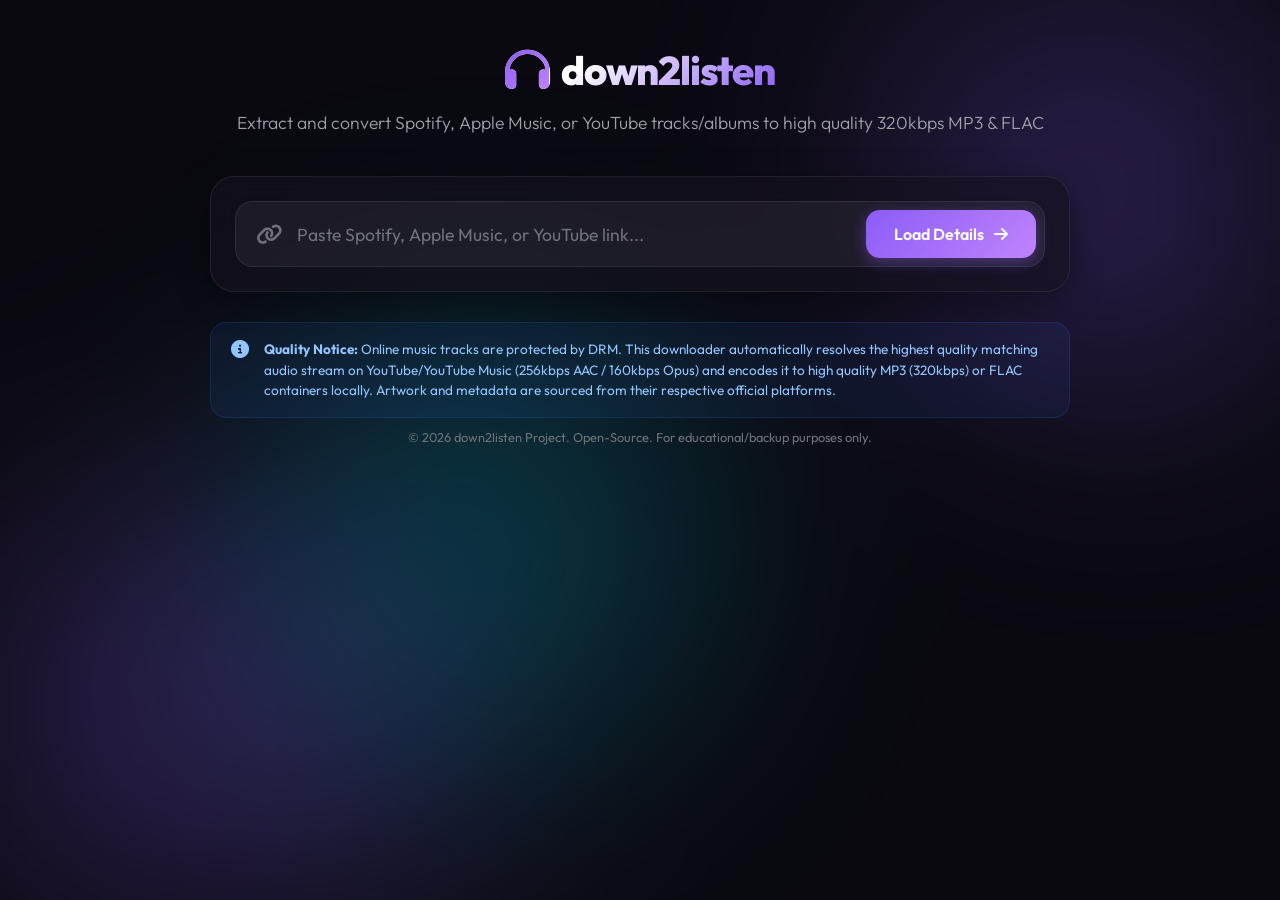
==== templates/index.html @ 716bfbcc "Add files via upload" ====
<!DOCTYPE html>
<html lang="en">
<head>
    <meta charset="UTF-8">
    <meta name="viewport" content="width=device-width, initial-scale=1.0">
    <title>down2listen — Apple Music Downloader</title>
    <!-- Google Fonts: Outfit -->
    <link rel="preconnect" href="https://fonts.googleapis.com">
    <link rel="preconnect" href="https://fonts.gstatic.com" crossorigin>
    <link href="https://fonts.googleapis.com/css2?family=Outfit:wght@300;400;500;600;700;800&display=swap" rel="stylesheet">
    <!-- FontAwesome for Premium Icons -->
    <link rel="stylesheet" href="https://cdnjs.cloudflare.com/ajax/libs/font-awesome/6.4.0/css/all.min.css">
    <link rel="stylesheet" href="/static/style.css">
</head>
<body>
    <div class="glass-bg-blobs">
        <div class="blob blob-pink"></div>
        <div class="blob blob-purple"></div>
        <div class="blob blob-blue"></div>
    </div>

    <div class="container">
        <header>
            <div class="logo">
                <i class="fa-solid fa-headphones"></i>
                <span>down2listen</span>
            </div>
            <p class="subtitle">Extract and convert Spotify, Apple Music, or YouTube tracks/albums to high quality 320kbps MP3 & FLAC</p>
        </header>

        <main>
            <!-- Search Section -->
            <section class="search-section card">
                <div class="input-group">
                    <i class="fa-solid fa-link input-icon"></i>
                    <input type="text" id="music-url" placeholder="Paste Spotify, Apple Music, or YouTube link..." autocomplete="off">
                    <button id="btn-search" class="btn btn-primary">
                        <span class="btn-text">Load Details</span>
                        <i class="fa-solid fa-arrow-right"></i>
                    </button>
                </div>
                <p id="search-error" class="error-msg hide"></p>
            </section>

            <!-- Loading Spinner (Skeleton) -->
            <div id="loader" class="loader-container hide">
                <div class="spinner"></div>
                <p>Retrieving catalog metadata...</p>
            </div>

            <!-- Preview Section -->
            <section id="preview-section" class="preview-section hide">
                <div class="preview-layout">
                    <div class="artwork-wrapper">
                        <img id="track-art" src="" alt="Album Cover">
                        <div class="artwork-overlay"></div>
                    </div>
                    
                    <div class="track-details">
                        <span id="badge-type" class="badge">Song</span>
                        <h2 id="track-title">Blinding Lights</h2>
                        <h3 id="track-artist">The Weeknd</h3>
                        
                        <div class="metadata-grid">
                            <div class="meta-item">
                                <span class="meta-label">Album</span>
                                <span id="meta-album" class="meta-value">After Hours</span>
                            </div>
                            <div class="meta-item">
                                <span class="meta-label">Release Year</span>
                                <span id="meta-year" class="meta-value">2020</span>
                            </div>
                            <div class="meta-item">
                                <span class="meta-label">Genre</span>
                                <span id="meta-genre" class="meta-value">R&B/Soul</span>
                            </div>
                            <div class="meta-item">
                                <span class="meta-label">Tracks</span>
                                <span id="meta-tracks" class="meta-value">1</span>
                            </div>
                        </div>

                        <!-- Settings & Action -->
                        <div class="download-settings">
                            <div class="select-wrapper">
                                <label for="download-format">Output Format</label>
                                <select id="download-format">
                                    <option value="mp3" selected>(Recommended) MP3 Only (320kbps High Quality)</option>
                                    <option value="flac">FLAC Only (Lossless Container)</option>
                                    <option value="both">Both (MP3 + FLAC)</option>
                                </select>
                            </div>

                            <div class="select-wrapper">
                                <label for="cookies-source"><i class="fa-solid fa-cookie-bite"></i> Use Browser Cookies (Fixes YouTube "Sign in" block)</label>
                                <select id="cookies-source">
                                    <option value="none">None (Anonymous Search)</option>
                                    <option value="chrome">Google Chrome</option>
                                    <option value="edge">Microsoft Edge</option>
                                    <option value="brave">Brave Browser</option>
                                    <option value="firefox">Mozilla Firefox</option>
                                    <option value="opera">Opera</option>
                                    <option value="safari">Apple Safari</option>
                                    <option value="vivaldi">Vivaldi</option>
                                    <option value="whale">Whale Browser</option>
                                </select>
                                <p class="help-text"><i class="fa-solid fa-circle-info"></i> <strong>Note:</strong> On Windows, you must close Chromium browsers (Chrome/Brave/Edge/Opera) before starting so the system can read cookies. Firefox does not need to be closed.</p>
                            </div>
                            
                            <button id="btn-download" class="btn btn-download-action">
                                <i class="fa-solid fa-circle-arrow-down"></i>
                                <span>Start Downloader</span>
                            </button>
                        </div>

                        <!-- Track list preview for albums -->
                        <div id="album-tracks-container" class="album-tracks-container hide">
                            <h4>Album Tracklist</h4>
                            <ul id="album-tracks-list">
                                <!-- Dynamically populated -->
                            </ul>
                        </div>
                    </div>
                </div>
            </section>

            <!-- Console / Progress Section -->
            <section id="console-section" class="console-section card hide">
                <div class="console-header">
                    <div class="console-title">
                        <i class="fa-solid fa-terminal"></i>
                        <span>Downloader Progress Console</span>
                    </div>
                    <span id="download-status" class="status-indicator processing">Processing</span>
                </div>

                <!-- Progress Bar -->
                <div class="progress-container">
                    <div class="progress-bar-bg">
                        <div id="progress-bar-fill" class="progress-bar-fill" style="width: 0%"></div>
                    </div>
                    <div class="progress-text-row">
                        <span id="progress-text">Preparing download...</span>
                        <span id="progress-percent">0%</span>
                    </div>
                </div>

                <!-- Log Terminal -->
                <div id="log-terminal" class="log-terminal">
                    <!-- Stream logs output here -->
                </div>
            </section>
        </main>

        <footer>
            <div class="quality-warning">
                <i class="fa-solid fa-circle-info"></i>
                <span><strong>Quality Notice:</strong> Online music tracks are protected by DRM. This downloader automatically resolves the highest quality matching audio stream on YouTube/YouTube Music (256kbps AAC / 160kbps Opus) and encodes it to high quality MP3 (320kbps) or FLAC containers locally. Artwork and metadata are sourced from their respective official platforms.</span>
            </div>
            <p class="copyright">&copy; 2026 down2listen Project. Open-Source. For educational/backup purposes only.</p>
        </footer>
    </div>

    <script src="/static/index.js"></script>
</body>
</html>
---- static/style.css ----
:root {
    --primary-color: #8b5cf6; /* Sleek Purple */
    --primary-hover: #7c3aed;
    --bg-dark: #0a0910;
    --card-bg: rgba(20, 18, 30, 0.65);
    --card-border: rgba(255, 255, 255, 0.08);
    --card-hover-border: rgba(139, 92, 246, 0.3);
    
    --text-primary: #ffffff;
    --text-secondary: #a0a0ab;
    --text-muted: #71717a;
    
    --success: #22c55e;
    --warning: #eab308;
    --error: #ef4444;
    --info: #3b82f6;
    
    --font-sans: 'Outfit', -apple-system, BlinkMacSystemFont, "Segoe UI", Roboto, sans-serif;
    --transition-smooth: all 0.3s cubic-bezier(0.4, 0, 0.2, 1);
}

* {
    margin: 0;
    padding: 0;
    box-sizing: border-box;
}

body {
    background-color: var(--bg-dark);
    color: var(--text-primary);
    font-family: var(--font-sans);
    min-height: 100vh;
    display: flex;
    justify-content: center;
    align-items: flex-start;
    overflow-x: hidden;
    position: relative;
    line-height: 1.5;
}

/* Background Glowing Blobs */
.glass-bg-blobs {
    position: fixed;
    top: 0;
    left: 0;
    right: 0;
    bottom: 0;
    z-index: -1;
    overflow: hidden;
    filter: blur(120px);
}

.blob {
    position: absolute;
    border-radius: 50%;
    opacity: 0.25;
    animation: float 25s infinite ease-in-out alternate;
}

.blob-pink {
    width: 500px;
    height: 500px;
    background-color: var(--primary-color);
    top: -100px;
    right: -100px;
    animation-delay: 0s;
}

.blob-purple {
    width: 600px;
    height: 600px;
    background-color: #8b5cf6;
    bottom: -200px;
    left: -150px;
    animation-delay: 5s;
}

.blob-blue {
    width: 450px;
    height: 450px;
    background-color: #06b6d4;
    top: 35%;
    left: 20%;
    animation-delay: 10s;
}

@keyframes float {
    0% {
        transform: translate(0, 0) scale(1);
    }
    50% {
        transform: translate(60px, 40px) scale(1.1);
    }
    100% {
        transform: translate(-40px, -60px) scale(0.95);
    }
}

/* Container & Typography */
.container {
    width: 100%;
    max-width: 900px;
    padding: 40px 20px;
    display: flex;
    flex-direction: column;
    gap: 30px;
    z-index: 10;
}

header {
    text-align: center;
    margin-bottom: 10px;
}

.logo {
    display: inline-flex;
    align-items: center;
    gap: 12px;
    font-size: 2.5rem;
    font-weight: 800;
    letter-spacing: -0.03em;
    background: linear-gradient(135deg, #fff 30%, #8b5cf6 100%);
    -webkit-background-clip: text;
    -webkit-text-fill-color: transparent;
}

.logo i {
    font-size: 2.8rem;
    background: linear-gradient(135deg, #8b5cf6 0%, #c084fc 100%);
    -webkit-background-clip: text;
    -webkit-text-fill-color: transparent;
}

.subtitle {
    margin-top: 10px;
    color: var(--text-secondary);
    font-size: 1.1rem;
    font-weight: 300;
}

/* Card layout */
.card {
    background: var(--card-bg);
    border: 1px solid var(--card-border);
    backdrop-filter: blur(16px);
    -webkit-backdrop-filter: blur(16px);
    border-radius: 24px;
    padding: 24px;
    box-shadow: 0 8px 32px 0 rgba(0, 0, 0, 0.37);
    transition: var(--transition-smooth);
}

/* Search input layout */
.input-group {
    display: flex;
    align-items: center;
    gap: 15px;
    background: rgba(255, 255, 255, 0.05);
    border: 1px solid var(--card-border);
    border-radius: 18px;
    padding: 8px 8px 8px 20px;
    transition: var(--transition-smooth);
}

.input-group:focus-within {
    border-color: rgba(139, 92, 246, 0.5);
    box-shadow: 0 0 15px rgba(139, 92, 246, 0.2);
    background: rgba(255, 255, 255, 0.08);
}

.input-icon {
    font-size: 1.3rem;
    color: var(--text-muted);
}

.input-group input {
    flex: 1;
    background: none;
    border: none;
    color: var(--text-primary);
    font-size: 1.1rem;
    outline: none;
    font-family: var(--font-sans);
}

.input-group input::placeholder {
    color: var(--text-muted);
}

/* Buttons and Micro-animations */
.btn {
    border: none;
    border-radius: 14px;
    font-size: 1rem;
    font-weight: 600;
    cursor: pointer;
    font-family: var(--font-sans);
    transition: var(--transition-smooth);
    display: inline-flex;
    align-items: center;
    justify-content: center;
    gap: 10px;
}

.btn-primary {
    background: linear-gradient(135deg, var(--primary-color) 0%, #c084fc 100%);
    color: white;
    padding: 14px 28px;
    box-shadow: 0 4px 15px rgba(139, 92, 246, 0.4);
}

.btn-primary:hover {
    transform: translateY(-2px);
    box-shadow: 0 6px 20px rgba(139, 92, 246, 0.6);
}

.btn-primary:active {
    transform: translateY(0);
}

.btn-download-action {
    background: #ffffff;
    color: #0b0a13;
    padding: 16px 36px;
    font-size: 1.1rem;
    font-weight: 700;
    width: 100%;
    border-radius: 16px;
    box-shadow: 0 4px 15px rgba(255, 255, 255, 0.25);
}

.btn-download-action:hover {
    transform: translateY(-2px);
    box-shadow: 0 6px 20px rgba(255, 255, 255, 0.4);
    background: #f4f4f5;
}

.btn-download-action:active {
    transform: translateY(0);
}

/* Errors */
.error-msg {
    color: var(--error);
    font-size: 0.95rem;
    margin-top: 12px;
    display: flex;
    align-items: center;
    gap: 6px;
}

.hide {
    display: none !important;
}

/* Loaders */
.loader-container {
    display: flex;
    flex-direction: column;
    align-items: center;
    gap: 15px;
    padding: 40px;
}

.spinner {
    width: 50px;
    height: 50px;
    border: 4px solid rgba(255, 255, 255, 0.1);
    border-top: 4px solid var(--primary-color);
    border-radius: 50%;
    animation: spin 1s linear infinite;
}

@keyframes spin {
    0% { transform: rotate(0deg); }
    100% { transform: rotate(360deg); }
}

/* Preview Section Styling */
.preview-section {
    animation: slideUp 0.5s ease-out forwards;
}

@keyframes slideUp {
    from {
        opacity: 0;
        transform: translateY(30px);
    }
    to {
        opacity: 1;
        transform: translateY(0);
    }
}

.preview-layout {
    display: grid;
    grid-template-columns: 320px 1fr;
    gap: 40px;
    background: var(--card-bg);
    border: 1px solid var(--card-border);
    backdrop-filter: blur(16px);
    -webkit-backdrop-filter: blur(16px);
    border-radius: 30px;
    padding: 30px;
    box-shadow: 0 8px 32px 0 rgba(0, 0, 0, 0.4);
}

@media (max-width: 768px) {
    .preview-layout {
        grid-template-columns: 1fr;
        gap: 30px;
        padding: 20px;
    }
    .logo { font-size: 2rem; }
    .logo i { font-size: 2.2rem; }
}

.artwork-wrapper {
    position: relative;
    width: 100%;
    aspect-ratio: 1;
    border-radius: 20px;
    overflow: hidden;
    box-shadow: 0 15px 35px rgba(0,0,0,0.5);
    background: #181824;
}

.artwork-wrapper img {
    width: 100%;
    height: 100%;
    object-fit: cover;
    transition: var(--transition-smooth);
}

.artwork-wrapper:hover img {
    transform: scale(1.05);
}

.badge {
    background: rgba(139, 92, 246, 0.15);
    color: var(--primary-color);
    padding: 4px 12px;
    border-radius: 50px;
    font-size: 0.85rem;
    font-weight: 700;
    text-transform: uppercase;
    letter-spacing: 0.05em;
    display: inline-block;
    margin-bottom: 12px;
    border: 1px solid rgba(139, 92, 246, 0.25);
}

#track-title {
    font-size: 2.2rem;
    font-weight: 800;
    line-height: 1.2;
    letter-spacing: -0.02em;
    margin-bottom: 6px;
}

#track-artist {
    font-size: 1.3rem;
    color: var(--text-secondary);
    font-weight: 400;
    margin-bottom: 25px;
}

.metadata-grid {
    display: grid;
    grid-template-columns: repeat(2, 1fr);
    gap: 20px;
    padding: 20px 0;
    border-top: 1px solid rgba(255,255,255,0.06);
    border-bottom: 1px solid rgba(255,255,255,0.06);
    margin-bottom: 25px;
}

.meta-item {
    display: flex;
    flex-direction: column;
    gap: 4px;
}

.meta-label {
    color: var(--text-muted);
    font-size: 0.85rem;
    font-weight: 500;
    text-transform: uppercase;
    letter-spacing: 0.05em;
}

.meta-value {
    font-size: 1.05rem;
    font-weight: 600;
}

/* Download Settings form */
.download-settings {
    display: flex;
    flex-direction: column;
    gap: 20px;
}

.select-wrapper {
    display: flex;
    flex-direction: column;
    gap: 8px;
}

.select-wrapper label {
    font-size: 0.9rem;
    color: var(--text-secondary);
    font-weight: 600;
}

.select-wrapper select {
    background: rgba(255, 255, 255, 0.06);
    border: 1px solid var(--card-border);
    border-radius: 12px;
    color: var(--text-primary);
    padding: 12px 18px;
    font-size: 1rem;
    outline: none;
    cursor: pointer;
    font-family: var(--font-sans);
    transition: var(--transition-smooth);
}

.select-wrapper select:focus {
    border-color: var(--primary-color);
}

.select-wrapper select option {
    background: #1c1a2e;
    color: #ffffff;
    padding: 10px;
}

/* Album Tracklist details */
.album-tracks-container {
    margin-top: 30px;
    padding-top: 20px;
    border-top: 1px solid rgba(255,255,255,0.06);
}

.album-tracks-container h4 {
    font-size: 1.1rem;
    font-weight: 700;
    margin-bottom: 12px;
}

#album-tracks-list {
    list-style: none;
    display: flex;
    flex-direction: column;
    gap: 8px;
    max-height: 180px;
    overflow-y: auto;
    padding-right: 5px;
}

#album-tracks-list::-webkit-scrollbar {
    width: 6px;
}

#album-tracks-list::-webkit-scrollbar-track {
    background: rgba(255,255,255,0.02);
    border-radius: 10px;
}

#album-tracks-list::-webkit-scrollbar-thumb {
    background: rgba(255,255,255,0.1);
    border-radius: 10px;
}

#album-tracks-list::-webkit-scrollbar-thumb:hover {
    background: rgba(255,255,255,0.2);
}

#album-tracks-list li {
    display: flex;
    align-items: center;
    gap: 12px;
    font-size: 0.95rem;
    color: var(--text-secondary);
    padding: 6px 12px;
    background: rgba(255,255,255,0.02);
    border-radius: 8px;
    border: 1px solid rgba(255,255,255,0.02);
}

#album-tracks-list li span.track-num {
    color: var(--primary-color);
    font-weight: 700;
    font-size: 0.85rem;
    width: 20px;
}

#album-tracks-list li span.track-name {
    flex: 1;
    white-space: nowrap;
    overflow: hidden;
    text-overflow: ellipsis;
}

/* Console Section & Progress indicators */
.console-section {
    margin-top: 10px;
    display: flex;
    flex-direction: column;
    gap: 20px;
}

.console-header {
    display: flex;
    justify-content: space-between;
    align-items: center;
}

.console-title {
    display: flex;
    align-items: center;
    gap: 10px;
    font-size: 1.1rem;
    font-weight: 700;
}

.console-title i {
    color: var(--primary-color);
}

.status-indicator {
    font-size: 0.85rem;
    font-weight: 700;
    text-transform: uppercase;
    letter-spacing: 0.05em;
    padding: 4px 12px;
    border-radius: 50px;
}

.status-indicator.processing {
    background: rgba(234, 179, 8, 0.15);
    color: var(--warning);
    border: 1px solid rgba(234, 179, 8, 0.25);
    animation: pulse 1.5s infinite;
}

.status-indicator.completed {
    background: rgba(34, 197, 94, 0.15);
    color: var(--success);
    border: 1px solid rgba(34, 197, 94, 0.25);
}

.status-indicator.failed {
    background: rgba(239, 68, 68, 0.15);
    color: var(--error);
    border: 1px solid rgba(239, 68, 68, 0.25);
}

@keyframes pulse {
    0% { opacity: 0.6; }
    50% { opacity: 1; }
    100% { opacity: 0.6; }
}

/* Progress bar container */
.progress-container {
    display: flex;
    flex-direction: column;
    gap: 8px;
}

.progress-bar-bg {
    width: 100%;
    height: 10px;
    background: rgba(255, 255, 255, 0.05);
    border-radius: 50px;
    overflow: hidden;
}

.progress-bar-fill {
    height: 100%;
    background: linear-gradient(90deg, var(--primary-color) 0%, #a855f7 100%);
    border-radius: 50px;
    transition: width 0.4s cubic-bezier(0.4, 0, 0.2, 1);
}

.progress-text-row {
    display: flex;
    justify-content: space-between;
    font-size: 0.9rem;
    color: var(--text-secondary);
}

#progress-percent {
    font-weight: 700;
    color: var(--text-primary);
}

/* Monospace Log terminal styling */
.log-terminal {
    background: rgba(0, 0, 0, 0.4);
    border: 1px solid rgba(255, 255, 255, 0.05);
    border-radius: 14px;
    height: 250px;
    overflow-y: auto;
    font-family: 'Courier New', Courier, monospace;
    font-size: 0.85rem;
    padding: 16px;
    display: flex;
    flex-direction: column;
    gap: 6px;
    line-height: 1.4;
    white-space: pre-wrap;
}

.log-terminal::-webkit-scrollbar {
    width: 8px;
}

.log-terminal::-webkit-scrollbar-track {
    background: transparent;
}

.log-terminal::-webkit-scrollbar-thumb {
    background: rgba(255,255,255,0.08);
    border-radius: 10px;
}

.log-terminal::-webkit-scrollbar-thumb:hover {
    background: rgba(255,255,255,0.15);
}

.log-line {
    color: var(--text-secondary);
}

.log-line.searching { color: #f472b6; }
.log-line.downloading { color: #38bdf8; }
.log-line.converting { color: #fbbf24; }
.log-line.tagging { color: #c084fc; }
.log-line.completed { color: #4ade80; font-weight: bold; }
.log-line.failed { color: #f87171; font-weight: bold; }
.log-line.info { color: #94a3b8; }

/* Quality Warning box & Footer */
.quality-warning {
    background: rgba(59, 130, 246, 0.08);
    border: 1px solid rgba(59, 130, 246, 0.15);
    border-radius: 16px;
    padding: 16px 20px;
    display: flex;
    align-items: flex-start;
    gap: 15px;
    font-size: 0.85rem;
    color: #93c5fd;
    line-height: 1.5;
}

.quality-warning i {
    font-size: 1.15rem;
    margin-top: 2px;
}

.copyright {
    text-align: center;
    font-size: 0.8rem;
    color: var(--text-muted);
    margin-top: 10px;
}

.help-text {
    font-size: 0.8rem;
    color: #94a3b8;
    line-height: 1.4;
    margin-top: 6px;
}
.help-text strong {
    color: #e2e8f0;
}
.help-text i {
    color: #3b82f6;
    margin-right: 2px;
}

.log-line.warning {
    color: #facc15;
    background: rgba(250, 204, 21, 0.05);
    border-left: 3px solid #facc15;
    padding-left: 8px;
    margin: 4px 0;
}
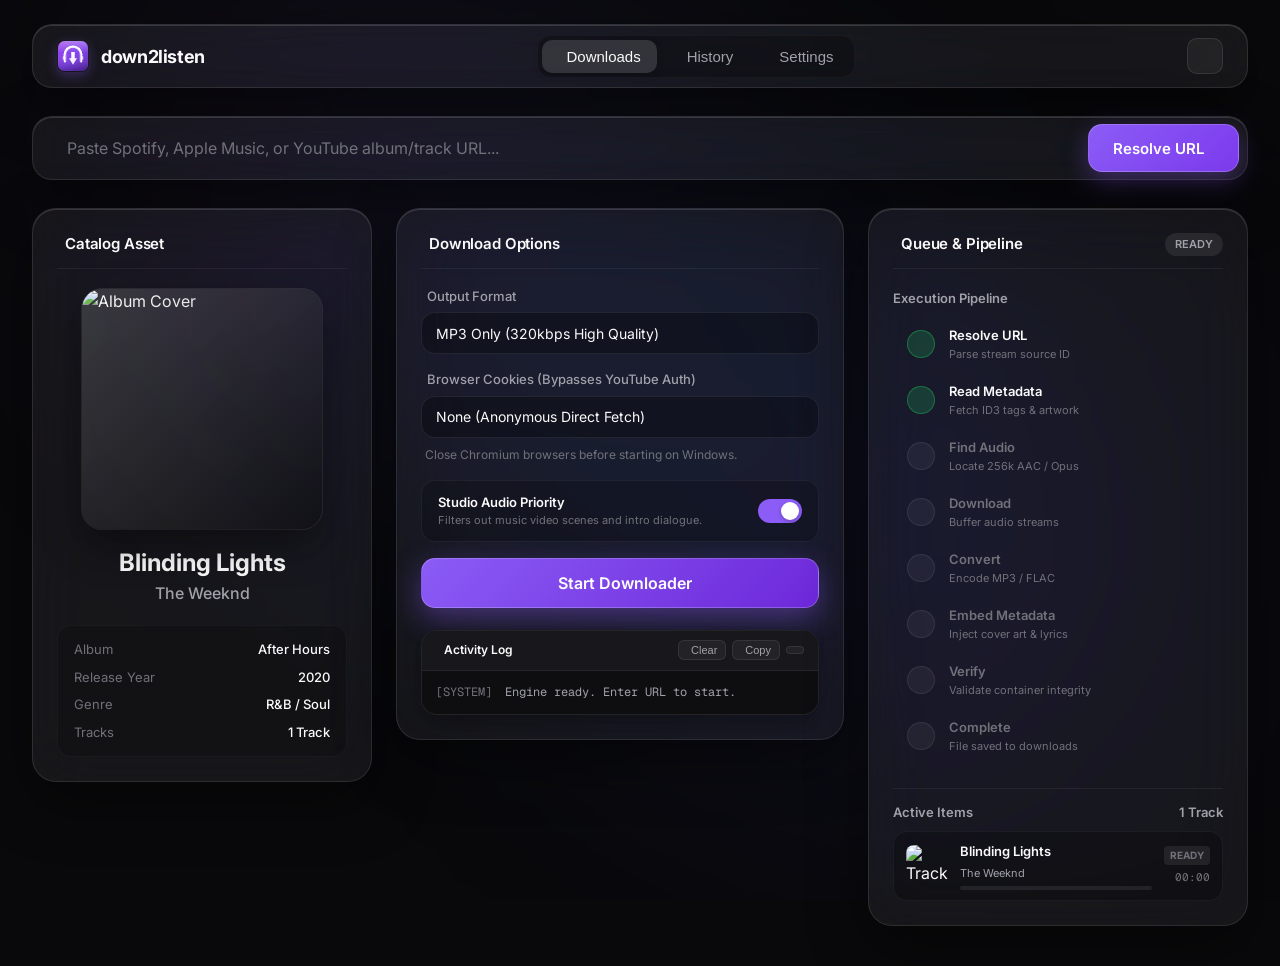
==== commit 9d3bc8fe: "Add files via upload" ====
--- a/templates/index.html
+++ b/templates/index.html
@@ -1,164 +1,404 @@
 <!DOCTYPE html>
-<html lang="en">
+<html lang="en" class="dark">
 <head>
     <meta charset="UTF-8">
     <meta name="viewport" content="width=device-width, initial-scale=1.0">
-    <title>down2listen — Apple Music Downloader</title>
-    <!-- Google Fonts: Outfit -->
+    <title>down2listen — Music Downloader</title>
+    <link rel="icon" type="image/svg+xml" href="/static/logo.svg">
+    
+    <!-- Google Fonts: Inter & Geist Mono -->
     <link rel="preconnect" href="https://fonts.googleapis.com">
     <link rel="preconnect" href="https://fonts.gstatic.com" crossorigin>
-    <link href="https://fonts.googleapis.com/css2?family=Outfit:wght@300;400;500;600;700;800&display=swap" rel="stylesheet">
-    <!-- FontAwesome for Premium Icons -->
-    <link rel="stylesheet" href="https://cdnjs.cloudflare.com/ajax/libs/font-awesome/6.4.0/css/all.min.css">
+    <link href="https://fonts.googleapis.com/css2?family=Geist+Mono:wght@400;500;600&family=Inter:wght@400;500;600;700&display=swap" rel="stylesheet">
+    
+    <!-- Lucide Icons -->
+    <script src="https://unpkg.com/lucide@latest"></script>
+    
     <link rel="stylesheet" href="/static/style.css">
 </head>
 <body>
-    <div class="glass-bg-blobs">
-        <div class="blob blob-pink"></div>
-        <div class="blob blob-purple"></div>
-        <div class="blob blob-blue"></div>
+    <!-- Ambient Aurora Layer (<12% Opacity) -->
+    <div class="aurora-backdrop">
+        <div class="aurora-glow aurora-purple"></div>
+        <div class="aurora-glow aurora-indigo"></div>
+        <div class="aurora-glow aurora-blue"></div>
     </div>
 
-    <div class="container">
-        <header>
-            <div class="logo">
-                <i class="fa-solid fa-headphones"></i>
-                <span>down2listen</span>
-            </div>
-            <p class="subtitle">Extract and convert Spotify, Apple Music, or YouTube tracks/albums to high quality 320kbps MP3 & FLAC</p>
+    <!-- Desktop App Container -->
+    <div class="app-window">
+
+        <!-- 1. Arc-Inspired Floating Top Navigation -->
+        <header class="top-nav-glass">
+            <div class="nav-brand">
+                <img src="/static/logo.svg" alt="down2listen logo" class="brand-logo-img">
+                <span class="brand-name">down2listen</span>
+            </div>
+
+            <nav class="nav-links">
+                <button class="nav-tab active" data-tab="workspace">
+                    <i data-lucide="layout-grid"></i>
+                    <span>Downloads</span>
+                </button>
+                <button class="nav-tab" data-tab="history" id="nav-btn-history">
+                    <i data-lucide="history"></i>
+                    <span>History</span>
+                    <span class="tab-pill-count hide" id="history-count">0</span>
+                </button>
+                <button class="nav-tab" data-tab="settings" id="nav-btn-settings">
+                    <i data-lucide="sliders"></i>
+                    <span>Settings</span>
+                </button>
+            </nav>
+
+            <div class="nav-actions">
+                <button class="icon-btn-glass" id="btn-theme-toggle" title="Toggle Light / Dark Mode">
+                    <i data-lucide="sun" id="theme-toggle-icon"></i>
+                </button>
+            </div>
         </header>
 
-        <main>
-            <!-- Search Section -->
-            <section class="search-section card">
-                <div class="input-group">
-                    <i class="fa-solid fa-link input-icon"></i>
-                    <input type="text" id="music-url" placeholder="Paste Spotify, Apple Music, or YouTube link..." autocomplete="off">
-                    <button id="btn-search" class="btn btn-primary">
-                        <span class="btn-text">Load Details</span>
-                        <i class="fa-solid fa-arrow-right"></i>
+        <!-- 2. URL Input Bar -->
+        <section class="url-input-section">
+            <div class="glass-input-wrapper">
+                <div class="input-icon-box">
+                    <i data-lucide="link-2"></i>
+                </div>
+
+                <input type="text" 
+                       id="music-url" 
+                       placeholder="Paste Spotify, Apple Music, or YouTube album/track URL..." 
+                       autocomplete="off"
+                       spellcheck="false">
+
+                <div class="input-action-cluster">
+                    <button id="btn-search" class="btn-primary-purple">
+                        <span class="btn-text">Resolve URL</span>
+                        <i data-lucide="arrow-right"></i>
                     </button>
                 </div>
-                <p id="search-error" class="error-msg hide"></p>
+            </div>
+            
+            <div id="search-error" class="glass-alert-error hide">
+                <i data-lucide="alert-circle"></i>
+                <span id="search-error-text"></span>
+            </div>
+        </section>
+
+        <!-- Loading Skeleton / Processing Overlay -->
+        <div id="loader" class="glass-loader-card hide">
+            <div class="loader-pulse-ring">
+                <i data-lucide="radio"></i>
+            </div>
+            <div class="loader-meta">
+                <h4>Resolving Catalog Metadata</h4>
+                <p>Querying music API & audio streams...</p>
+            </div>
+        </div>
+
+        <!-- 3. Three-Column Workspace -->
+        <main class="main-workspace-grid">
+
+            <!-- COLUMN 1: Album / Track Info Card -->
+            <section class="workspace-card glass-card col-album">
+                <div class="card-header">
+                    <span class="section-title">
+                        <i data-lucide="disc"></i> Catalog Asset
+                    </span>
+                </div>
+
+                <div class="artwork-container">
+                    <img id="track-art" src="https://images.unsplash.com/photo-1614613535308-eb5fbd3d2c17?w=600&auto=format&fit=crop&q=80" alt="Album Cover" class="album-artwork">
+                    <div class="artwork-gloss-overlay"></div>
+                </div>
+
+                <div class="album-titles">
+                    <h2 id="track-title" class="album-name">Blinding Lights</h2>
+                    <h3 id="track-artist" class="artist-name">The Weeknd</h3>
+                </div>
+
+                <!-- Clean Metadata Grid -->
+                <div class="metadata-grid-spec">
+                    <div class="meta-row">
+                        <span class="meta-label">Album</span>
+                        <span id="meta-album" class="meta-val">After Hours</span>
+                    </div>
+                    <div class="meta-row">
+                        <span class="meta-label">Release Year</span>
+                        <span id="meta-year" class="meta-val">2020</span>
+                    </div>
+                    <div class="meta-row">
+                        <span class="meta-label">Genre</span>
+                        <span id="meta-genre" class="meta-val">R&B / Soul</span>
+                    </div>
+                    <div class="meta-row">
+                        <span class="meta-label">Tracks</span>
+                        <span id="meta-tracks" class="meta-val">1 Track</span>
+                    </div>
+                </div>
+
+                <!-- Tracklist Preview for Albums -->
+                <div id="album-tracks-container" class="album-tracks-preview hide">
+                    <div class="tracklist-header">
+                        <span>Album Tracklist</span>
+                        <span class="track-count-badge" id="album-tracks-count">0 tracks</span>
+                    </div>
+                    <ul id="album-tracks-list" class="tracks-scroll-list">
+                        <!-- Populated dynamically -->
+                    </ul>
+                </div>
             </section>
 
-            <!-- Loading Spinner (Skeleton) -->
-            <div id="loader" class="loader-container hide">
-                <div class="spinner"></div>
-                <p>Retrieving catalog metadata...</p>
-            </div>
-
-            <!-- Preview Section -->
-            <section id="preview-section" class="preview-section hide">
-                <div class="preview-layout">
-                    <div class="artwork-wrapper">
-                        <img id="track-art" src="" alt="Album Cover">
-                        <div class="artwork-overlay"></div>
-                    </div>
-                    
-                    <div class="track-details">
-                        <span id="badge-type" class="badge">Song</span>
-                        <h2 id="track-title">Blinding Lights</h2>
-                        <h3 id="track-artist">The Weeknd</h3>
-                        
-                        <div class="metadata-grid">
-                            <div class="meta-item">
-                                <span class="meta-label">Album</span>
-                                <span id="meta-album" class="meta-value">After Hours</span>
-                            </div>
-                            <div class="meta-item">
-                                <span class="meta-label">Release Year</span>
-                                <span id="meta-year" class="meta-value">2020</span>
-                            </div>
-                            <div class="meta-item">
-                                <span class="meta-label">Genre</span>
-                                <span id="meta-genre" class="meta-value">R&B/Soul</span>
-                            </div>
-                            <div class="meta-item">
-                                <span class="meta-label">Tracks</span>
-                                <span id="meta-tracks" class="meta-value">1</span>
-                            </div>
-                        </div>
-
-                        <!-- Settings & Action -->
-                        <div class="download-settings">
-                            <div class="select-wrapper">
-                                <label for="download-format">Output Format</label>
-                                <select id="download-format">
-                                    <option value="mp3" selected>(Recommended) MP3 Only (320kbps High Quality)</option>
-                                    <option value="flac">FLAC Only (Lossless Container)</option>
-                                    <option value="both">Both (MP3 + FLAC)</option>
-                                </select>
-                            </div>
-
-                            <div class="select-wrapper">
-                                <label for="cookies-source"><i class="fa-solid fa-cookie-bite"></i> Use Browser Cookies (Fixes YouTube "Sign in" block)</label>
-                                <select id="cookies-source">
-                                    <option value="none">None (Anonymous Search)</option>
-                                    <option value="chrome">Google Chrome</option>
-                                    <option value="edge">Microsoft Edge</option>
-                                    <option value="brave">Brave Browser</option>
-                                    <option value="firefox">Mozilla Firefox</option>
-                                    <option value="opera">Opera</option>
-                                    <option value="safari">Apple Safari</option>
-                                    <option value="vivaldi">Vivaldi</option>
-                                    <option value="whale">Whale Browser</option>
-                                </select>
-                                <p class="help-text"><i class="fa-solid fa-circle-info"></i> <strong>Note:</strong> On Windows, you must close Chromium browsers (Chrome/Brave/Edge/Opera) before starting so the system can read cookies. Firefox does not need to be closed.</p>
-                            </div>
-                            
-                            <button id="btn-download" class="btn btn-download-action">
-                                <i class="fa-solid fa-circle-arrow-down"></i>
-                                <span>Start Downloader</span>
+            <!-- COLUMN 2: Download Configuration & Embedded Activity Log -->
+            <section class="workspace-card glass-card col-settings">
+                <div class="card-header">
+                    <span class="section-title">
+                        <i data-lucide="sliders"></i> Download Options
+                    </span>
+                </div>
+
+                <div class="settings-form">
+
+                    <!-- Output Format -->
+                    <div class="form-group-glass">
+                        <label for="download-format">
+                            <i data-lucide="file-audio"></i> Output Format
+                        </label>
+                        <div class="custom-select-wrapper">
+                            <select id="download-format">
+                                <option value="mp3" selected>MP3 Only (320kbps High Quality)</option>
+                                <option value="flac">FLAC Only (Lossless Container)</option>
+                                <option value="both">Both (MP3 + FLAC Parallel)</option>
+                            </select>
+                            <i data-lucide="chevron-down" class="select-chevron"></i>
+                        </div>
+                    </div>
+
+                    <!-- Cookie Source Dropdown -->
+                    <div class="form-group-glass">
+                        <label for="cookies-source">
+                            <i data-lucide="cookie"></i> Browser Cookies (Bypasses YouTube Auth)
+                        </label>
+                        <div class="custom-select-wrapper">
+                            <select id="cookies-source">
+                                <option value="none" selected>None (Anonymous Direct Fetch)</option>
+                                <option value="chrome">Google Chrome</option>
+                                <option value="edge">Microsoft Edge</option>
+                                <option value="brave">Brave Browser</option>
+                                <option value="firefox">Mozilla Firefox</option>
+                                <option value="opera">Opera</option>
+                                <option value="safari">Apple Safari</option>
+                            </select>
+                            <i data-lucide="chevron-down" class="select-chevron"></i>
+                        </div>
+                        <p class="form-help-text">
+                            <i data-lucide="info"></i> Close Chromium browsers before starting on Windows.
+                        </p>
+                    </div>
+
+                    <!-- Studio Audio Priority Switch -->
+                    <div class="toggle-switch-card">
+                        <div class="toggle-info">
+                            <span class="toggle-title">Studio Audio Priority</span>
+                            <span class="toggle-desc">Filters out music video scenes and intro dialogue.</span>
+                        </div>
+                        <label class="switch">
+                            <input type="checkbox" id="clean-audio" checked>
+                            <span class="slider round"></span>
+                        </label>
+                    </div>
+
+                    <!-- Primary Action Button -->
+                    <button id="btn-download" class="btn-download-primary">
+                        <i data-lucide="download-cloud"></i>
+                        <span>Start Downloader</span>
+                    </button>
+                </div>
+
+                <!-- Embedded Activity Log inside Column 2 -->
+                <div class="activity-terminal-container col-embedded-terminal" id="terminal-container">
+                    <div class="terminal-header-bar" id="terminal-header">
+                        <div class="terminal-title-group">
+                            <i data-lucide="terminal"></i>
+                            <span class="terminal-title">Activity Log</span>
+                        </div>
+
+                        <div class="terminal-controls">
+                            <button class="term-btn" id="btn-clear-terminal" title="Clear Terminal Logs">
+                                <i data-lucide="trash-2"></i>
+                                <span>Clear</span>
                             </button>
-                        </div>
-
-                        <!-- Track list preview for albums -->
-                        <div id="album-tracks-container" class="album-tracks-container hide">
-                            <h4>Album Tracklist</h4>
-                            <ul id="album-tracks-list">
-                                <!-- Dynamically populated -->
-                            </ul>
+                            <button class="term-btn" id="btn-copy-terminal" title="Copy Log Output">
+                                <i data-lucide="copy"></i>
+                                <span>Copy</span>
+                            </button>
+                            <button class="term-btn term-toggle-btn" id="btn-toggle-terminal" title="Toggle Terminal Collapse">
+                                <i data-lucide="chevron-down" id="terminal-chevron"></i>
+                            </button>
+                        </div>
+                    </div>
+
+                    <div class="terminal-body" id="terminal-body">
+                        <div class="terminal-content" id="log-terminal">
+                            <div class="log-line info">
+                                <span class="log-time">[SYSTEM]</span> Engine ready. Enter URL to start.
+                            </div>
                         </div>
                     </div>
                 </div>
             </section>
 
-            <!-- Console / Progress Section -->
-            <section id="console-section" class="console-section card hide">
-                <div class="console-header">
-                    <div class="console-title">
-                        <i class="fa-solid fa-terminal"></i>
-                        <span>Downloader Progress Console</span>
-                    </div>
-                    <span id="download-status" class="status-indicator processing">Processing</span>
-                </div>
-
-                <!-- Progress Bar -->
-                <div class="progress-container">
-                    <div class="progress-bar-bg">
-                        <div id="progress-bar-fill" class="progress-bar-fill" style="width: 0%"></div>
-                    </div>
-                    <div class="progress-text-row">
-                        <span id="progress-text">Preparing download...</span>
-                        <span id="progress-percent">0%</span>
-                    </div>
-                </div>
-
-                <!-- Log Terminal -->
-                <div id="log-terminal" class="log-terminal">
-                    <!-- Stream logs output here -->
+            <!-- COLUMN 3: Queue Panel & Step Pipeline -->
+            <section class="workspace-card glass-card col-queue">
+                <div class="card-header">
+                    <span class="section-title">
+                        <i data-lucide="list-ordered"></i> Queue & Pipeline
+                    </span>
+                    <span class="status-pill status-ready" id="queue-status-indicator">Ready</span>
+                </div>
+
+                <!-- Apple Step Pipeline Tracker -->
+                <div class="pipeline-container">
+                    <h4 class="pipeline-heading">Execution Pipeline</h4>
+
+                    <div class="step-pipeline" id="step-pipeline">
+                        <div class="pipeline-step step-done" data-step="resolve">
+                            <div class="step-icon-node"><i data-lucide="check"></i></div>
+                            <div class="step-details">
+                                <span class="step-name">Resolve URL</span>
+                                <span class="step-desc">Parse stream source ID</span>
+                            </div>
+                        </div>
+
+                        <div class="pipeline-step step-done" data-step="metadata">
+                            <div class="step-icon-node"><i data-lucide="check"></i></div>
+                            <div class="step-details">
+                                <span class="step-name">Read Metadata</span>
+                                <span class="step-desc">Fetch ID3 tags & artwork</span>
+                            </div>
+                        </div>
+
+                        <div class="pipeline-step step-idle" data-step="audio">
+                            <div class="step-icon-node"><i data-lucide="disc"></i></div>
+                            <div class="step-details">
+                                <span class="step-name">Find Audio</span>
+                                <span class="step-desc">Locate 256k AAC / Opus</span>
+                            </div>
+                        </div>
+
+                        <div class="pipeline-step step-idle" data-step="download">
+                            <div class="step-icon-node"><i data-lucide="arrow-down-circle"></i></div>
+                            <div class="step-details">
+                                <span class="step-name">Download</span>
+                                <span class="step-desc">Buffer audio streams</span>
+                            </div>
+                        </div>
+
+                        <div class="pipeline-step step-idle" data-step="convert">
+                            <div class="step-icon-node"><i data-lucide="refresh-cw"></i></div>
+                            <div class="step-details">
+                                <span class="step-name">Convert</span>
+                                <span class="step-desc">Encode MP3 / FLAC</span>
+                            </div>
+                        </div>
+
+                        <div class="pipeline-step step-idle" data-step="tagging">
+                            <div class="step-icon-node"><i data-lucide="tag"></i></div>
+                            <div class="step-details">
+                                <span class="step-name">Embed Metadata</span>
+                                <span class="step-desc">Inject cover art & lyrics</span>
+                            </div>
+                        </div>
+
+                        <div class="pipeline-step step-idle" data-step="verify">
+                            <div class="step-icon-node"><i data-lucide="shield-check"></i></div>
+                            <div class="step-details">
+                                <span class="step-name">Verify</span>
+                                <span class="step-desc">Validate container integrity</span>
+                            </div>
+                        </div>
+
+                        <div class="pipeline-step step-idle" data-step="complete">
+                            <div class="step-icon-node"><i data-lucide="check-circle-2"></i></div>
+                            <div class="step-details">
+                                <span class="step-name">Complete</span>
+                                <span class="step-desc">File saved to downloads</span>
+                            </div>
+                        </div>
+                    </div>
+                </div>
+
+                <!-- Active Queue Item -->
+                <div class="queue-list-section">
+                    <div class="queue-list-header">
+                        <span>Active Items</span>
+                        <span id="queue-item-count">1 Track</span>
+                    </div>
+
+                    <div class="queue-items-container" id="queue-items-container">
+                        <div class="queue-item-card queue-item-active" id="active-queue-card">
+                            <img src="https://images.unsplash.com/photo-1614613535308-eb5fbd3d2c17?w=100&auto=format&fit=crop&q=80" alt="Track" class="queue-thumb" id="queue-thumb">
+                            <div class="queue-info">
+                                <span class="queue-song" id="queue-song-title">Blinding Lights</span>
+                                <span class="queue-artist" id="queue-song-artist">The Weeknd</span>
+                                <div class="queue-progress-bar">
+                                    <div class="queue-progress-fill" id="queue-progress-fill" style="width: 0%"></div>
+                                </div>
+                            </div>
+                            <div class="queue-meta-right">
+                                <span class="queue-status-tag tag-pending" id="queue-item-status">Ready</span>
+                                <span class="queue-time" id="queue-item-time">00:00</span>
+                            </div>
+                        </div>
+                    </div>
                 </div>
             </section>
+
         </main>
 
-        <footer>
-            <div class="quality-warning">
-                <i class="fa-solid fa-circle-info"></i>
-                <span><strong>Quality Notice:</strong> Online music tracks are protected by DRM. This downloader automatically resolves the highest quality matching audio stream on YouTube/YouTube Music (256kbps AAC / 160kbps Opus) and encodes it to high quality MP3 (320kbps) or FLAC containers locally. Artwork and metadata are sourced from their respective official platforms.</span>
-            </div>
-            <p class="copyright">&copy; 2026 down2listen Project. Open-Source. For educational/backup purposes only.</p>
-        </footer>
+    </div>
+
+    <!-- History Drawer Modal -->
+    <div id="history-modal" class="modal-overlay hide">
+        <div class="modal-glass-card">
+            <div class="modal-header">
+                <h3><i data-lucide="history"></i> Download History</h3>
+                <button class="icon-btn-close" id="btn-close-history"><i data-lucide="x"></i></button>
+            </div>
+            <div class="modal-body">
+                <ul id="history-list" class="history-items-list">
+                    <li class="empty-history">No past downloads recorded yet.</li>
+                </ul>
+            </div>
+            <div class="modal-footer">
+                <button class="btn-glass-secondary" id="btn-clear-history">Clear History</button>
+            </div>
+        </div>
+    </div>
+
+    <!-- Settings Modal -->
+    <div id="settings-modal" class="modal-overlay hide">
+        <div class="modal-glass-card">
+            <div class="modal-header">
+                <h3><i data-lucide="sliders"></i> System Settings</h3>
+                <button class="icon-btn-close" id="btn-close-settings"><i data-lucide="x"></i></button>
+            </div>
+            <div class="modal-body">
+                <div class="setting-item-row">
+                    <div>
+                        <strong>Default Download Directory</strong>
+                        <p class="form-help-text">Output path relative to application root</p>
+                    </div>
+                    <code class="code-box">/downloads</code>
+                </div>
+                <div class="setting-item-row">
+                    <div>
+                        <strong>Audio Processing Engine</strong>
+                        <p class="form-help-text">FFmpeg + yt-dlp binary stack</p>
+                    </div>
+                    <span class="tech-badge badge-green">Ready</span>
+                </div>
+            </div>
+        </div>
     </div>
 
     <script src="/static/index.js"></script>
--- a/static/style.css
+++ b/static/style.css
@@ -1,274 +1,461 @@
-:root {
-    --primary-color: #8b5cf6; /* Sleek Purple */
-    --primary-hover: #7c3aed;
-    --bg-dark: #0a0910;
-    --card-bg: rgba(20, 18, 30, 0.65);
+/* ==========================================================================
+   down2listen — Apple Liquid Glass Desktop Design System
+   ========================================================================== */
+
+/* Dark Mode Tokens (Default) */
+:root, html.dark {
+    --accent-purple: #8B5CF6;
+    --accent-purple-hover: #A78BFA;
+    --bg-dark: #09090B;
+    --surface-dark: rgba(255, 255, 255, 0.05);
+    --glass-bg: rgba(255, 255, 255, 0.06);
+    --glass-border: rgba(255, 255, 255, 0.10);
+    --card-bg: #111114;
     --card-border: rgba(255, 255, 255, 0.08);
-    --card-hover-border: rgba(139, 92, 246, 0.3);
     
-    --text-primary: #ffffff;
-    --text-secondary: #a0a0ab;
-    --text-muted: #71717a;
+    --text-primary: #FAFAFA;
+    --text-secondary: #A1A1AA;
+    --text-muted: #71717A;
     
-    --success: #22c55e;
-    --warning: #eab308;
-    --error: #ef4444;
-    --info: #3b82f6;
+    --status-success: #22C55E;
+    --status-warning: #F59E0B;
+    --status-error: #EF4444;
+    --status-info: #3B82F6;
+
+    --font-hero: 56px;
+    --font-heading: 36px;
+    --font-card-title: 24px;
+    --font-body: 16px;
+    --font-caption: 13px;
+    --font-button: 15px;
+
+    --font-sans: -apple-system, BlinkMacSystemFont, "SF Pro Display", "Inter", sans-serif;
+    --font-mono: "Geist Mono", "SF Mono", "Cascadia Code", monospace;
+
+    --liquid-glass-shadow: inset 0 1px 0 0 rgba(255, 255, 255, 0.14), 0 20px 60px rgba(0, 0, 0, 0.45);
+    --card-radius: 24px;
+    --element-radius: 14px;
+    --transition-spring: all 250ms cubic-bezier(0.16, 1, 0.3, 1);
+}
+
+/* Light Mode Tokens (Apple macOS Tahoe Light Glass) */
+html.light {
+    --bg-dark: #F4F4F6;
+    --surface-dark: rgba(0, 0, 0, 0.04);
+    --glass-bg: rgba(255, 255, 255, 0.75);
+    --glass-border: rgba(0, 0, 0, 0.08);
+    --card-bg: #FFFFFF;
+    --card-border: rgba(0, 0, 0, 0.08);
     
-    --font-sans: 'Outfit', -apple-system, BlinkMacSystemFont, "Segoe UI", Roboto, sans-serif;
-    --transition-smooth: all 0.3s cubic-bezier(0.4, 0, 0.2, 1);
-}
-
-* {
+    --text-primary: #18181B;
+    --text-secondary: #52525B;
+    --text-muted: #71717A;
+    
+    --liquid-glass-shadow: inset 0 1px 0 0 rgba(255, 255, 255, 0.9), 0 20px 50px rgba(0, 0, 0, 0.06);
+}
+
+/* Base Resets */
+*, *::before, *::after {
+    box-sizing: border-box;
     margin: 0;
     padding: 0;
-    box-sizing: border-box;
-}
-
-body {
+}
+
+html, body {
+    width: 100%;
+    min-height: 100vh;
     background-color: var(--bg-dark);
     color: var(--text-primary);
     font-family: var(--font-sans);
-    min-height: 100vh;
-    display: flex;
-    justify-content: center;
-    align-items: flex-start;
+    font-size: var(--font-body);
+    line-height: 1.5;
+    -webkit-font-smoothing: antialiased;
+    -moz-osx-font-smoothing: grayscale;
     overflow-x: hidden;
-    position: relative;
-    line-height: 1.5;
-}
-
-/* Background Glowing Blobs */
-.glass-bg-blobs {
+    transition: background-color 300ms ease, color 300ms ease;
+}
+
+/* Ambient Background Aurora (<12% Opacity) */
+.aurora-backdrop {
     position: fixed;
     top: 0;
     left: 0;
-    right: 0;
-    bottom: 0;
-    z-index: -1;
+    width: 100vw;
+    height: 100vh;
+    pointer-events: none;
+    z-index: 0;
     overflow: hidden;
-    filter: blur(120px);
-}
-
-.blob {
+    opacity: 0.12;
+    transition: opacity 300ms ease;
+}
+
+html.light .aurora-backdrop {
+    opacity: 0.25;
+}
+
+.aurora-glow {
     position: absolute;
     border-radius: 50%;
-    opacity: 0.25;
-    animation: float 25s infinite ease-in-out alternate;
-}
-
-.blob-pink {
-    width: 500px;
-    height: 500px;
-    background-color: var(--primary-color);
-    top: -100px;
-    right: -100px;
-    animation-delay: 0s;
-}
-
-.blob-purple {
+    filter: blur(140px);
+    transform: translate(-50%, -50%);
+}
+
+.aurora-purple {
+    top: 20%;
+    left: 30%;
+    width: 700px;
+    height: 700px;
+    background: radial-gradient(circle, var(--accent-purple) 0%, rgba(139,92,246,0) 70%);
+}
+
+.aurora-indigo {
+    top: 60%;
+    left: 70%;
+    width: 800px;
+    height: 800px;
+    background: radial-gradient(circle, #4F46E5 0%, rgba(79,70,229,0) 70%);
+}
+
+.aurora-blue {
+    top: 40%;
+    left: 50%;
     width: 600px;
     height: 600px;
-    background-color: #8b5cf6;
-    bottom: -200px;
-    left: -150px;
-    animation-delay: 5s;
-}
-
-.blob-blue {
-    width: 450px;
-    height: 450px;
-    background-color: #06b6d4;
-    top: 35%;
-    left: 20%;
-    animation-delay: 10s;
-}
-
-@keyframes float {
-    0% {
-        transform: translate(0, 0) scale(1);
-    }
-    50% {
-        transform: translate(60px, 40px) scale(1.1);
-    }
-    100% {
-        transform: translate(-40px, -60px) scale(0.95);
-    }
-}
-
-/* Container & Typography */
-.container {
-    width: 100%;
-    max-width: 900px;
-    padding: 40px 20px;
-    display: flex;
-    flex-direction: column;
-    gap: 30px;
-    z-index: 10;
-}
-
-header {
-    text-align: center;
-    margin-bottom: 10px;
-}
-
-.logo {
-    display: inline-flex;
+    background: radial-gradient(circle, var(--status-info) 0%, rgba(59,130,246,0) 70%);
+}
+
+/* Main App Window Layout (Max 1500px) */
+.app-window {
+    position: relative;
+    z-index: 1;
+    max-width: 1500px;
+    margin: 0 auto;
+    padding: 24px 32px 40px;
+    display: flex;
+    flex-direction: column;
+    gap: 28px;
+    min-height: 100vh;
+}
+
+/* ==========================================================================
+   1. Arc-Inspired Floating Glass Top Navigation
+   ========================================================================== */
+.top-nav-glass {
+    height: 64px;
+    padding: 0 24px;
+    background: var(--glass-bg);
+    backdrop-filter: blur(30px) saturate(180%);
+    -webkit-backdrop-filter: blur(30px) saturate(180%);
+    border: 1px solid var(--glass-border);
+    box-shadow: var(--liquid-glass-shadow);
+    border-radius: 20px;
+    display: flex;
+    align-items: center;
+    justify-content: space-between;
+    transition: var(--transition-spring);
+}
+
+.nav-brand {
+    display: flex;
     align-items: center;
     gap: 12px;
-    font-size: 2.5rem;
-    font-weight: 800;
-    letter-spacing: -0.03em;
-    background: linear-gradient(135deg, #fff 30%, #8b5cf6 100%);
-    -webkit-background-clip: text;
-    -webkit-text-fill-color: transparent;
-}
-
-.logo i {
-    font-size: 2.8rem;
-    background: linear-gradient(135deg, #8b5cf6 0%, #c084fc 100%);
-    -webkit-background-clip: text;
-    -webkit-text-fill-color: transparent;
-}
-
-.subtitle {
-    margin-top: 10px;
+}
+
+.brand-logo-img {
+    width: 32px;
+    height: 32px;
+    border-radius: 8px;
+    object-fit: cover;
+    box-shadow: 0 4px 12px rgba(139, 92, 246, 0.3);
+}
+
+.brand-name {
+    font-size: 18px;
+    font-weight: 700;
+    letter-spacing: -0.02em;
+    color: var(--text-primary);
+}
+
+.nav-links {
+    display: flex;
+    align-items: center;
+    gap: 6px;
+    background: rgba(0, 0, 0, 0.25);
+    padding: 4px;
+    border-radius: 14px;
+    border: 1px solid rgba(255, 255, 255, 0.04);
+    transition: var(--transition-spring);
+}
+
+html.light .nav-links {
+    background: rgba(0, 0, 0, 0.05);
+    border: 1px solid rgba(0, 0, 0, 0.06);
+}
+
+.nav-tab {
+    display: flex;
+    align-items: center;
+    gap: 8px;
+    padding: 8px 16px;
+    font-size: var(--font-button);
+    font-weight: 500;
     color: var(--text-secondary);
-    font-size: 1.1rem;
-    font-weight: 300;
-}
-
-/* Card layout */
-.card {
-    background: var(--card-bg);
-    border: 1px solid var(--card-border);
-    backdrop-filter: blur(16px);
-    -webkit-backdrop-filter: blur(16px);
-    border-radius: 24px;
-    padding: 24px;
-    box-shadow: 0 8px 32px 0 rgba(0, 0, 0, 0.37);
-    transition: var(--transition-smooth);
-}
-
-/* Search input layout */
-.input-group {
-    display: flex;
-    align-items: center;
-    gap: 15px;
+    background: transparent;
+    border: none;
+    border-radius: 10px;
+    cursor: pointer;
+    text-decoration: none;
+    transition: var(--transition-spring);
+}
+
+.nav-tab svg {
+    width: 16px;
+    height: 16px;
+    stroke-width: 2px;
+}
+
+.nav-tab:hover {
+    color: var(--text-primary);
+    background: rgba(255, 255, 255, 0.06);
+}
+
+html.light .nav-tab:hover {
+    background: rgba(0, 0, 0, 0.05);
+}
+
+.nav-tab.active {
+    color: var(--text-primary);
+    background: rgba(255, 255, 255, 0.14);
+    box-shadow: 0 2px 8px rgba(0, 0, 0, 0.15);
+}
+
+html.light .nav-tab.active {
+    background: #FFFFFF;
+    color: #18181B;
+    box-shadow: 0 2px 8px rgba(0, 0, 0, 0.08);
+}
+
+.tab-pill-count {
+    font-size: 11px;
+    background: var(--accent-purple);
+    color: #FFF;
+    padding: 1px 6px;
+    border-radius: 10px;
+    font-weight: 600;
+}
+
+.nav-actions {
+    display: flex;
+    align-items: center;
+    gap: 12px;
+}
+
+.status-chip {
+    display: flex;
+    align-items: center;
+    gap: 8px;
+    padding: 6px 12px;
+    background: rgba(34, 197, 94, 0.08);
+    border: 1px solid rgba(34, 197, 94, 0.2);
+    border-radius: 20px;
+    font-size: 12px;
+    font-weight: 500;
+    color: var(--status-success);
+}
+
+.pulse-dot {
+    width: 7px;
+    height: 7px;
+    border-radius: 50%;
+    background-color: var(--status-success);
+    box-shadow: 0 0 8px var(--status-success);
+    animation: pulse 2s infinite;
+}
+
+@keyframes pulse {
+    0% { transform: scale(0.95); opacity: 0.8; }
+    50% { transform: scale(1.2); opacity: 1; }
+    100% { transform: scale(0.95); opacity: 0.8; }
+}
+
+.icon-btn-glass {
+    width: 36px;
+    height: 36px;
+    border-radius: 10px;
     background: rgba(255, 255, 255, 0.05);
-    border: 1px solid var(--card-border);
-    border-radius: 18px;
-    padding: 8px 8px 8px 20px;
-    transition: var(--transition-smooth);
-}
-
-.input-group:focus-within {
-    border-color: rgba(139, 92, 246, 0.5);
-    box-shadow: 0 0 15px rgba(139, 92, 246, 0.2);
-    background: rgba(255, 255, 255, 0.08);
-}
-
-.input-icon {
-    font-size: 1.3rem;
+    border: 1px solid var(--glass-border);
+    color: var(--text-secondary);
+    display: flex;
+    align-items: center;
+    justify-content: center;
+    cursor: pointer;
+    transition: var(--transition-spring);
+}
+
+html.light .icon-btn-glass {
+    background: rgba(0, 0, 0, 0.04);
+}
+
+.icon-btn-glass:hover {
+    color: var(--text-primary);
+    background: rgba(255, 255, 255, 0.14);
+    transform: translateY(-1px);
+}
+
+html.light .icon-btn-glass:hover {
+    background: rgba(0, 0, 0, 0.08);
+}
+
+.icon-btn-glass svg {
+    width: 18px;
+    height: 18px;
+    stroke-width: 2px;
+}
+
+/* ==========================================================================
+   2. URL Input Section
+   ========================================================================== */
+.url-input-section {
+    display: flex;
+    flex-direction: column;
+    gap: 10px;
+}
+
+.glass-input-wrapper {
+    position: relative;
+    height: 64px;
+    background: var(--glass-bg);
+    backdrop-filter: blur(30px) saturate(180%);
+    -webkit-backdrop-filter: blur(30px) saturate(180%);
+    border: 1px solid var(--glass-border);
+    box-shadow: var(--liquid-glass-shadow);
+    border-radius: 20px;
+    display: flex;
+    align-items: center;
+    padding: 0 8px 0 20px;
+    transition: var(--transition-spring);
+}
+
+.glass-input-wrapper:focus-within {
+    border-color: rgba(139, 92, 246, 0.6);
+    box-shadow: inset 0 1px 0 0 rgba(255,255,255,0.3), 0 0 24px rgba(139, 92, 246, 0.25);
+}
+
+.input-icon-box {
     color: var(--text-muted);
-}
-
-.input-group input {
+    display: flex;
+    align-items: center;
+    margin-right: 14px;
+}
+
+.input-icon-box svg {
+    width: 22px;
+    height: 22px;
+    stroke-width: 2px;
+}
+
+.glass-input-wrapper input {
     flex: 1;
-    background: none;
+    height: 100%;
+    background: transparent;
     border: none;
-    color: var(--text-primary);
-    font-size: 1.1rem;
     outline: none;
+    color: var(--text-primary);
     font-family: var(--font-sans);
-}
-
-.input-group input::placeholder {
+    font-size: 16px;
+    font-weight: 400;
+}
+
+.glass-input-wrapper input::placeholder {
     color: var(--text-muted);
 }
 
-/* Buttons and Micro-animations */
-.btn {
-    border: none;
+.input-action-cluster {
+    display: flex;
+    align-items: center;
+    gap: 12px;
+}
+
+.btn-primary-purple {
+    height: 48px;
+    padding: 0 24px;
+    background: linear-gradient(135deg, var(--accent-purple) 0%, #7C3AED 100%);
+    color: #FFF;
+    border: 1px solid rgba(255, 255, 255, 0.2);
     border-radius: 14px;
-    font-size: 1rem;
+    font-family: var(--font-sans);
+    font-size: var(--font-button);
     font-weight: 600;
+    display: flex;
+    align-items: center;
+    gap: 10px;
     cursor: pointer;
-    font-family: var(--font-sans);
-    transition: var(--transition-smooth);
-    display: inline-flex;
-    align-items: center;
+    box-shadow: 0 8px 24px rgba(139, 92, 246, 0.35);
+    transition: var(--transition-spring);
+}
+
+.btn-primary-purple:hover {
+    background: linear-gradient(135deg, var(--accent-purple-hover) 0%, var(--accent-purple) 100%);
+    transform: translateY(-2px) scale(1.01);
+    box-shadow: 0 12px 32px rgba(139, 92, 246, 0.5);
+}
+
+.btn-primary-purple:active {
+    transform: scale(0.98);
+}
+
+.btn-primary-purple svg {
+    width: 18px;
+    height: 18px;
+    stroke-width: 2px;
+}
+
+.glass-alert-error {
+    display: flex;
+    align-items: center;
+    gap: 10px;
+    padding: 12px 18px;
+    background: rgba(239, 68, 68, 0.1);
+    border: 1px solid rgba(239, 68, 68, 0.3);
+    border-radius: 14px;
+    color: #FCA5A5;
+    font-size: 14px;
+}
+
+html.light .glass-alert-error {
+    color: #DC2626;
+}
+
+.glass-alert-error svg {
+    width: 18px;
+    height: 18px;
+    color: var(--status-error);
+}
+
+/* Glass Loader Skeleton Card */
+.glass-loader-card {
+    background: var(--glass-bg);
+    backdrop-filter: blur(30px) saturate(180%);
+    border: 1px solid var(--glass-border);
+    border-radius: 20px;
+    padding: 32px;
+    display: flex;
+    align-items: center;
+    gap: 20px;
     justify-content: center;
-    gap: 10px;
-}
-
-.btn-primary {
-    background: linear-gradient(135deg, var(--primary-color) 0%, #c084fc 100%);
-    color: white;
-    padding: 14px 28px;
-    box-shadow: 0 4px 15px rgba(139, 92, 246, 0.4);
-}
-
-.btn-primary:hover {
-    transform: translateY(-2px);
-    box-shadow: 0 6px 20px rgba(139, 92, 246, 0.6);
-}
-
-.btn-primary:active {
-    transform: translateY(0);
-}
-
-.btn-download-action {
-    background: #ffffff;
-    color: #0b0a13;
-    padding: 16px 36px;
-    font-size: 1.1rem;
-    font-weight: 700;
-    width: 100%;
-    border-radius: 16px;
-    box-shadow: 0 4px 15px rgba(255, 255, 255, 0.25);
-}
-
-.btn-download-action:hover {
-    transform: translateY(-2px);
-    box-shadow: 0 6px 20px rgba(255, 255, 255, 0.4);
-    background: #f4f4f5;
-}
-
-.btn-download-action:active {
-    transform: translateY(0);
-}
-
-/* Errors */
-.error-msg {
-    color: var(--error);
-    font-size: 0.95rem;
-    margin-top: 12px;
-    display: flex;
-    align-items: center;
-    gap: 6px;
-}
-
-.hide {
-    display: none !important;
-}
-
-/* Loaders */
-.loader-container {
-    display: flex;
-    flex-direction: column;
-    align-items: center;
-    gap: 15px;
-    padding: 40px;
-}
-
-.spinner {
-    width: 50px;
-    height: 50px;
-    border: 4px solid rgba(255, 255, 255, 0.1);
-    border-top: 4px solid var(--primary-color);
+}
+
+.loader-pulse-ring {
+    width: 48px;
+    height: 48px;
     border-radius: 50%;
-    animation: spin 1s linear infinite;
+    background: rgba(139, 92, 246, 0.15);
+    border: 2px solid var(--accent-purple);
+    display: flex;
+    align-items: center;
+    justify-content: center;
+    color: var(--accent-purple);
+    animation: spin 3s linear infinite;
 }
 
 @keyframes spin {
@@ -276,417 +463,1013 @@
     100% { transform: rotate(360deg); }
 }
 
-/* Preview Section Styling */
-.preview-section {
-    animation: slideUp 0.5s ease-out forwards;
-}
-
-@keyframes slideUp {
-    from {
-        opacity: 0;
-        transform: translateY(30px);
-    }
-    to {
-        opacity: 1;
-        transform: translateY(0);
-    }
-}
-
-.preview-layout {
+.loader-meta h4 {
+    font-size: 18px;
+    font-weight: 600;
+    color: var(--text-primary);
+}
+
+.loader-meta p {
+    font-size: 14px;
+    color: var(--text-secondary);
+}
+
+/* ==========================================================================
+   3. Main Three-Column Workspace Layout
+   ========================================================================== */
+.main-workspace-grid {
     display: grid;
-    grid-template-columns: 320px 1fr;
-    gap: 40px;
-    background: var(--card-bg);
-    border: 1px solid var(--card-border);
-    backdrop-filter: blur(16px);
-    -webkit-backdrop-filter: blur(16px);
-    border-radius: 30px;
-    padding: 30px;
-    box-shadow: 0 8px 32px 0 rgba(0, 0, 0, 0.4);
-}
-
-@media (max-width: 768px) {
-    .preview-layout {
-        grid-template-columns: 1fr;
-        gap: 30px;
-        padding: 20px;
-    }
-    .logo { font-size: 2rem; }
-    .logo i { font-size: 2.2rem; }
-}
-
-.artwork-wrapper {
+    grid-template-columns: 340px 1fr 380px;
+    gap: 24px;
+    align-items: start;
+}
+
+.workspace-card {
+    background: var(--glass-bg);
+    backdrop-filter: blur(30px) saturate(180%);
+    -webkit-backdrop-filter: blur(30px) saturate(180%);
+    border: 1px solid var(--glass-border);
+    box-shadow: var(--liquid-glass-shadow);
+    border-radius: var(--card-radius);
+    padding: 24px;
+    display: flex;
+    flex-direction: column;
+    gap: 20px;
+    transition: var(--transition-spring);
+}
+
+.workspace-card:hover {
+    transform: translateY(-2px);
+    border-color: rgba(255, 255, 255, 0.15);
+}
+
+html.light .workspace-card:hover {
+    border-color: rgba(0, 0, 0, 0.12);
+}
+
+.card-header {
+    display: flex;
+    align-items: center;
+    justify-content: space-between;
+    padding-bottom: 12px;
+    border-bottom: 1px solid rgba(255, 255, 255, 0.06);
+}
+
+html.light .card-header {
+    border-bottom: 1px solid rgba(0, 0, 0, 0.06);
+}
+
+.section-title {
+    font-size: 15px;
+    font-weight: 600;
+    letter-spacing: -0.01em;
+    color: var(--text-primary);
+    display: flex;
+    align-items: center;
+    gap: 8px;
+}
+
+.section-title svg {
+    width: 18px;
+    height: 18px;
+    color: var(--accent-purple-hover);
+    stroke-width: 2px;
+}
+
+/* --------------------------------------------------------------------------
+   COLUMN 1: Album Artwork & Metadata Card
+   -------------------------------------------------------------------------- */
+.badge-cluster {
+    display: flex;
+    align-items: center;
+    gap: 6px;
+}
+
+.tech-badge {
+    font-size: 10px;
+    font-weight: 700;
+    padding: 3px 8px;
+    border-radius: 6px;
+    letter-spacing: 0.05em;
+    text-transform: uppercase;
+}
+
+.badge-purple {
+    background: rgba(139, 92, 246, 0.2);
+    color: var(--accent-purple-hover);
+    border: 1px solid rgba(139, 92, 246, 0.4);
+}
+
+.badge-green {
+    background: rgba(34, 197, 94, 0.15);
+    color: var(--status-success);
+    border: 1px solid rgba(34, 197, 94, 0.3);
+}
+
+.badge-glass {
+    background: rgba(255, 255, 255, 0.08);
+    color: var(--text-secondary);
+    border: 1px solid rgba(255, 255, 255, 0.1);
+}
+
+html.light .badge-glass {
+    background: rgba(0, 0, 0, 0.05);
+    border-color: rgba(0, 0, 0, 0.08);
+}
+
+.artwork-container {
     position: relative;
-    width: 100%;
-    aspect-ratio: 1;
+    width: 240px;
+    height: 240px;
+    margin: 0 auto;
     border-radius: 20px;
     overflow: hidden;
-    box-shadow: 0 15px 35px rgba(0,0,0,0.5);
-    background: #181824;
-}
-
-.artwork-wrapper img {
+    box-shadow: 0 16px 40px rgba(0, 0, 0, 0.4), 0 0 0 1px rgba(255, 255, 255, 0.1);
+}
+
+.album-artwork {
     width: 100%;
     height: 100%;
     object-fit: cover;
-    transition: var(--transition-smooth);
-}
-
-.artwork-wrapper:hover img {
-    transform: scale(1.05);
-}
-
-.badge {
-    background: rgba(139, 92, 246, 0.15);
-    color: var(--primary-color);
-    padding: 4px 12px;
-    border-radius: 50px;
-    font-size: 0.85rem;
+    display: block;
+    transition: transform 500ms ease;
+}
+
+.artwork-container:hover .album-artwork {
+    transform: scale(1.04);
+}
+
+.artwork-gloss-overlay {
+    position: absolute;
+    top: 0;
+    left: 0;
+    width: 100%;
+    height: 100%;
+    background: linear-gradient(135deg, rgba(255,255,255,0.15) 0%, rgba(0,0,0,0.3) 100%);
+    pointer-events: none;
+}
+
+.album-titles {
+    text-align: center;
+}
+
+.album-name {
+    font-size: var(--font-card-title);
     font-weight: 700;
-    text-transform: uppercase;
-    letter-spacing: 0.05em;
-    display: inline-block;
-    margin-bottom: 12px;
-    border: 1px solid rgba(139, 92, 246, 0.25);
-}
-
-#track-title {
-    font-size: 2.2rem;
-    font-weight: 800;
     line-height: 1.2;
-    letter-spacing: -0.02em;
-    margin-bottom: 6px;
-}
-
-#track-artist {
-    font-size: 1.3rem;
+    color: var(--text-primary);
+    margin-bottom: 4px;
+}
+
+.artist-name {
+    font-size: 16px;
+    font-weight: 500;
     color: var(--text-secondary);
-    font-weight: 400;
-    margin-bottom: 25px;
-}
-
-.metadata-grid {
-    display: grid;
-    grid-template-columns: repeat(2, 1fr);
-    gap: 20px;
-    padding: 20px 0;
-    border-top: 1px solid rgba(255,255,255,0.06);
-    border-bottom: 1px solid rgba(255,255,255,0.06);
-    margin-bottom: 25px;
-}
-
-.meta-item {
-    display: flex;
-    flex-direction: column;
-    gap: 4px;
+}
+
+.metadata-grid-spec {
+    display: flex;
+    flex-direction: column;
+    gap: 8px;
+    background: rgba(0, 0, 0, 0.2);
+    padding: 14px 16px;
+    border-radius: var(--element-radius);
+    border: 1px solid rgba(255, 255, 255, 0.04);
+}
+
+html.light .metadata-grid-spec {
+    background: rgba(0, 0, 0, 0.03);
+    border-color: rgba(0, 0, 0, 0.06);
+}
+
+.meta-row {
+    display: flex;
+    align-items: center;
+    justify-content: space-between;
+    gap: 12px;
+    font-size: 13px;
 }
 
 .meta-label {
     color: var(--text-muted);
-    font-size: 0.85rem;
+    flex-shrink: 0;
+}
+
+.meta-val {
     font-weight: 500;
-    text-transform: uppercase;
-    letter-spacing: 0.05em;
-}
-
-.meta-value {
-    font-size: 1.05rem;
-    font-weight: 600;
-}
-
-/* Download Settings form */
-.download-settings {
-    display: flex;
-    flex-direction: column;
-    gap: 20px;
-}
-
-.select-wrapper {
-    display: flex;
-    flex-direction: column;
-    gap: 8px;
-}
-
-.select-wrapper label {
-    font-size: 0.9rem;
-    color: var(--text-secondary);
-    font-weight: 600;
-}
-
-.select-wrapper select {
-    background: rgba(255, 255, 255, 0.06);
-    border: 1px solid var(--card-border);
-    border-radius: 12px;
-    color: var(--text-primary);
-    padding: 12px 18px;
-    font-size: 1rem;
-    outline: none;
-    cursor: pointer;
-    font-family: var(--font-sans);
-    transition: var(--transition-smooth);
-}
-
-.select-wrapper select:focus {
-    border-color: var(--primary-color);
-}
-
-.select-wrapper select option {
-    background: #1c1a2e;
-    color: #ffffff;
-    padding: 10px;
-}
-
-/* Album Tracklist details */
-.album-tracks-container {
-    margin-top: 30px;
-    padding-top: 20px;
-    border-top: 1px solid rgba(255,255,255,0.06);
-}
-
-.album-tracks-container h4 {
-    font-size: 1.1rem;
-    font-weight: 700;
-    margin-bottom: 12px;
-}
-
-#album-tracks-list {
-    list-style: none;
-    display: flex;
-    flex-direction: column;
-    gap: 8px;
-    max-height: 180px;
-    overflow-y: auto;
-    padding-right: 5px;
-}
-
-#album-tracks-list::-webkit-scrollbar {
-    width: 6px;
-}
-
-#album-tracks-list::-webkit-scrollbar-track {
-    background: rgba(255,255,255,0.02);
-    border-radius: 10px;
-}
-
-#album-tracks-list::-webkit-scrollbar-thumb {
-    background: rgba(255,255,255,0.1);
-    border-radius: 10px;
-}
-
-#album-tracks-list::-webkit-scrollbar-thumb:hover {
-    background: rgba(255,255,255,0.2);
-}
-
-#album-tracks-list li {
-    display: flex;
-    align-items: center;
-    gap: 12px;
-    font-size: 0.95rem;
-    color: var(--text-secondary);
-    padding: 6px 12px;
-    background: rgba(255,255,255,0.02);
-    border-radius: 8px;
-    border: 1px solid rgba(255,255,255,0.02);
-}
-
-#album-tracks-list li span.track-num {
-    color: var(--primary-color);
-    font-weight: 700;
-    font-size: 0.85rem;
-    width: 20px;
-}
-
-#album-tracks-list li span.track-name {
-    flex: 1;
+    color: var(--text-primary);
+    max-width: 180px;
     white-space: nowrap;
     overflow: hidden;
     text-overflow: ellipsis;
-}
-
-/* Console Section & Progress indicators */
-.console-section {
-    margin-top: 10px;
-    display: flex;
-    flex-direction: column;
-    gap: 20px;
-}
-
-.console-header {
-    display: flex;
+    text-align: right;
+}
+
+/* Tracklist Preview Drawer */
+.album-tracks-preview {
+    display: flex;
+    flex-direction: column;
+    gap: 10px;
+    margin-top: 4px;
+}
+
+.tracklist-header {
+    display: flex;
+    align-items: center;
     justify-content: space-between;
-    align-items: center;
-}
-
-.console-title {
+    font-size: 13px;
+    font-weight: 600;
+    color: var(--text-secondary);
+}
+
+.track-count-badge {
+    font-size: 11px;
+    background: rgba(255,255,255,0.08);
+    padding: 2px 6px;
+    border-radius: 6px;
+}
+
+.tracks-scroll-list {
+    list-style: none;
+    max-height: 160px;
+    overflow-y: auto;
+    display: flex;
+    flex-direction: column;
+    gap: 4px;
+    padding-right: 4px;
+}
+
+.tracks-scroll-list li {
+    font-size: 13px;
+    padding: 6px 10px;
+    border-radius: 8px;
+    background: rgba(255, 255, 255, 0.03);
     display: flex;
     align-items: center;
     gap: 10px;
-    font-size: 1.1rem;
+    color: var(--text-secondary);
+}
+
+html.light .tracks-scroll-list li {
+    background: rgba(0, 0, 0, 0.03);
+}
+
+/* --------------------------------------------------------------------------
+   COLUMN 2: Download Configuration Settings & Embedded Activity Log
+   -------------------------------------------------------------------------- */
+.col-settings {
+    display: flex;
+    flex-direction: column;
+    gap: 18px;
+}
+
+.settings-form {
+    display: flex;
+    flex-direction: column;
+    gap: 16px;
+}
+
+.form-group-glass {
+    display: flex;
+    flex-direction: column;
+    gap: 6px;
+}
+
+.form-group-glass label {
+    font-size: 13px;
+    font-weight: 500;
+    color: var(--text-secondary);
+    display: flex;
+    align-items: center;
+    gap: 6px;
+}
+
+.form-group-glass label svg {
+    width: 15px;
+    height: 15px;
+    color: var(--accent-purple-hover);
+    stroke-width: 2px;
+}
+
+.custom-select-wrapper {
+    position: relative;
+    width: 100%;
+}
+
+.custom-select-wrapper select {
+    width: 100%;
+    height: 42px;
+    background: rgba(0, 0, 0, 0.3);
+    border: 1px solid rgba(255, 255, 255, 0.08);
+    border-radius: var(--element-radius);
+    padding: 0 36px 0 14px;
+    color: var(--text-primary);
+    font-family: var(--font-sans);
+    font-size: 14px;
+    appearance: none;
+    outline: none;
+    cursor: pointer;
+    transition: var(--transition-spring);
+}
+
+html.light .custom-select-wrapper select {
+    background: rgba(0, 0, 0, 0.03);
+    border-color: rgba(0, 0, 0, 0.08);
+}
+
+.custom-select-wrapper select:hover {
+    border-color: rgba(255, 255, 255, 0.16);
+}
+
+html.light .custom-select-wrapper select:hover {
+    border-color: rgba(0, 0, 0, 0.16);
+}
+
+.custom-select-wrapper select:focus {
+    border-color: var(--accent-purple);
+    box-shadow: 0 0 12px rgba(139, 92, 246, 0.25);
+}
+
+.select-chevron {
+    position: absolute;
+    right: 12px;
+    top: 50%;
+    transform: translateY(-50%);
+    width: 16px;
+    height: 16px;
+    color: var(--text-muted);
+    pointer-events: none;
+}
+
+.form-help-text {
+    font-size: 12px;
+    color: var(--text-muted);
+    display: flex;
+    align-items: center;
+    gap: 4px;
+    margin-top: 2px;
+}
+
+.form-help-text svg {
+    width: 13px;
+    height: 13px;
+}
+
+/* Switch Toggle Card */
+.toggle-switch-card {
+    background: rgba(0, 0, 0, 0.2);
+    border: 1px solid rgba(255, 255, 255, 0.06);
+    border-radius: var(--element-radius);
+    padding: 12px 16px;
+    display: flex;
+    align-items: center;
+    justify-content: space-between;
+    gap: 12px;
+}
+
+html.light .toggle-switch-card {
+    background: rgba(0, 0, 0, 0.03);
+    border-color: rgba(0, 0, 0, 0.06);
+}
+
+.toggle-info {
+    display: flex;
+    flex-direction: column;
+}
+
+.toggle-title {
+    font-size: 13px;
+    font-weight: 600;
+    color: var(--text-primary);
+}
+
+.toggle-desc {
+    font-size: 11px;
+    color: var(--text-muted);
+}
+
+.switch {
+    position: relative;
+    display: inline-block;
+    width: 44px;
+    height: 24px;
+    flex-shrink: 0;
+}
+
+.switch input {
+    opacity: 0;
+    width: 0;
+    height: 0;
+}
+
+.slider {
+    position: absolute;
+    cursor: pointer;
+    top: 0; left: 0; right: 0; bottom: 0;
+    background-color: rgba(255, 255, 255, 0.15);
+    transition: .3s cubic-bezier(0.16, 1, 0.3, 1);
+    border-radius: 24px;
+}
+
+html.light .slider {
+    background-color: rgba(0, 0, 0, 0.15);
+}
+
+.slider:before {
+    position: absolute;
+    content: "";
+    height: 18px;
+    width: 18px;
+    left: 3px;
+    bottom: 3px;
+    background-color: white;
+    transition: .3s cubic-bezier(0.16, 1, 0.3, 1);
+    border-radius: 50%;
+    box-shadow: 0 2px 4px rgba(0,0,0,0.2);
+}
+
+input:checked + .slider {
+    background-color: var(--accent-purple);
+}
+
+input:checked + .slider:before {
+    transform: translateX(20px);
+}
+
+.btn-download-primary {
+    height: 50px;
+    width: 100%;
+    background: linear-gradient(135deg, var(--accent-purple) 0%, #6D28D9 100%);
+    border: 1px solid rgba(255, 255, 255, 0.2);
+    border-radius: var(--element-radius);
+    color: #FFF;
+    font-family: var(--font-sans);
+    font-size: 16px;
+    font-weight: 600;
+    display: flex;
+    align-items: center;
+    justify-content: center;
+    gap: 10px;
+    cursor: pointer;
+    box-shadow: 0 10px 30px rgba(139, 92, 246, 0.4);
+    transition: var(--transition-spring);
+}
+
+.btn-download-primary:hover {
+    background: linear-gradient(135deg, var(--accent-purple-hover) 0%, var(--accent-purple) 100%);
+    transform: translateY(-2px) scale(1.01);
+    box-shadow: 0 14px 40px rgba(139, 92, 246, 0.55);
+}
+
+.btn-download-primary:active {
+    transform: scale(0.98);
+}
+
+.btn-download-primary svg {
+    width: 20px;
+    height: 20px;
+    stroke-width: 2px;
+}
+
+/* Embedded Activity Log inside Column 2 */
+.col-embedded-terminal {
+    background: #111114;
+    border: 1px solid rgba(255, 255, 255, 0.08);
+    border-radius: 16px;
+    overflow: hidden;
+    margin-top: 4px;
+    box-shadow: 0 8px 24px rgba(0, 0, 0, 0.3);
+}
+
+html.light .col-embedded-terminal {
+    border-color: rgba(0, 0, 0, 0.1);
+}
+
+/* --------------------------------------------------------------------------
+   COLUMN 3: Queue & Step Pipeline Tracker
+   -------------------------------------------------------------------------- */
+.status-pill {
+    font-size: 11px;
+    font-weight: 600;
+    padding: 3px 10px;
+    border-radius: 12px;
+    text-transform: uppercase;
+}
+
+.status-ready {
+    background: rgba(255, 255, 255, 0.08);
+    color: var(--text-secondary);
+}
+
+html.light .status-ready {
+    background: rgba(0, 0, 0, 0.05);
+}
+
+.status-active {
+    background: rgba(139, 92, 246, 0.2);
+    color: var(--accent-purple-hover);
+    border: 1px solid rgba(139, 92, 246, 0.3);
+}
+
+.status-done {
+    background: rgba(34, 197, 94, 0.2);
+    color: var(--status-success);
+}
+
+.pipeline-container {
+    display: flex;
+    flex-direction: column;
+    gap: 12px;
+}
+
+.pipeline-heading {
+    font-size: 13px;
+    font-weight: 600;
+    color: var(--text-secondary);
+}
+
+.step-pipeline {
+    display: flex;
+    flex-direction: column;
+    gap: 8px;
+    position: relative;
+    padding-left: 4px;
+}
+
+.pipeline-step {
+    display: flex;
+    align-items: center;
+    gap: 14px;
+    padding: 6px 10px;
+    border-radius: 10px;
+    transition: var(--transition-spring);
+}
+
+.step-icon-node {
+    width: 28px;
+    height: 28px;
+    border-radius: 50%;
+    display: flex;
+    align-items: center;
+    justify-content: center;
+    flex-shrink: 0;
+    transition: var(--transition-spring);
+}
+
+.step-icon-node svg {
+    width: 14px;
+    height: 14px;
+    stroke-width: 2.5px;
+}
+
+.step-details {
+    display: flex;
+    flex-direction: column;
+}
+
+.step-name {
+    font-size: 13px;
+    font-weight: 600;
+}
+
+.step-desc {
+    font-size: 11px;
+    color: var(--text-muted);
+}
+
+.step-idle .step-icon-node {
+    background: rgba(255, 255, 255, 0.05);
+    border: 1px solid rgba(255, 255, 255, 0.08);
+    color: var(--text-muted);
+}
+
+html.light .step-idle .step-icon-node {
+    background: rgba(0, 0, 0, 0.04);
+    border-color: rgba(0, 0, 0, 0.06);
+}
+
+.step-idle .step-name {
+    color: var(--text-muted);
+}
+
+.step-active {
+    background: rgba(139, 92, 246, 0.12);
+    border: 1px solid rgba(139, 92, 246, 0.3);
+}
+
+.step-active .step-icon-node {
+    background: var(--accent-purple);
+    color: #FFF;
+    box-shadow: 0 0 14px rgba(139, 92, 246, 0.6);
+    animation: node-pulse 1.5s infinite alternate;
+}
+
+@keyframes node-pulse {
+    0% { transform: scale(1); box-shadow: 0 0 8px rgba(139, 92, 246, 0.5); }
+    100% { transform: scale(1.15); box-shadow: 0 0 18px rgba(139, 92, 246, 0.9); }
+}
+
+.step-active .step-name {
+    color: var(--text-primary);
+}
+
+.step-done .step-icon-node {
+    background: rgba(34, 197, 94, 0.2);
+    border: 1px solid rgba(34, 197, 94, 0.4);
+    color: var(--status-success);
+}
+
+.step-done .step-name {
+    color: var(--text-primary);
+}
+
+.queue-list-section {
+    display: flex;
+    flex-direction: column;
+    gap: 8px;
+    margin-top: 8px;
+    border-top: 1px solid rgba(255, 255, 255, 0.06);
+    padding-top: 14px;
+}
+
+html.light .queue-list-section {
+    border-top: 1px solid rgba(0, 0, 0, 0.06);
+}
+
+.queue-list-header {
+    display: flex;
+    align-items: center;
+    justify-content: space-between;
+    font-size: 13px;
+    font-weight: 600;
+    color: var(--text-secondary);
+}
+
+.queue-item-card {
+    display: flex;
+    align-items: center;
+    gap: 12px;
+    background: rgba(0, 0, 0, 0.25);
+    padding: 10px 12px;
+    border-radius: var(--element-radius);
+    border: 1px solid rgba(255, 255, 255, 0.05);
+}
+
+html.light .queue-item-card {
+    background: rgba(0, 0, 0, 0.03);
+    border-color: rgba(0, 0, 0, 0.06);
+}
+
+.queue-thumb {
+    width: 42px;
+    height: 42px;
+    border-radius: 8px;
+    object-fit: cover;
+}
+
+.queue-info {
+    flex: 1;
+    display: flex;
+    flex-direction: column;
+    gap: 4px;
+    overflow: hidden;
+}
+
+.queue-song {
+    font-size: 13px;
+    font-weight: 600;
+    color: var(--text-primary);
+    white-space: nowrap;
+    overflow: hidden;
+    text-overflow: ellipsis;
+}
+
+.queue-artist {
+    font-size: 11px;
+    color: var(--text-secondary);
+}
+
+.queue-progress-bar {
+    height: 4px;
+    width: 100%;
+    background: rgba(255, 255, 255, 0.08);
+    border-radius: 2px;
+    overflow: hidden;
+}
+
+html.light .queue-progress-bar {
+    background: rgba(0, 0, 0, 0.08);
+}
+
+.queue-progress-fill {
+    height: 100%;
+    background: linear-gradient(90deg, var(--accent-purple) 0%, var(--accent-purple-hover) 100%);
+    transition: width 300ms ease;
+}
+
+.queue-meta-right {
+    display: flex;
+    flex-direction: column;
+    align-items: flex-end;
+    gap: 4px;
+}
+
+.queue-status-tag {
+    font-size: 10px;
     font-weight: 700;
-}
-
-.console-title i {
-    color: var(--primary-color);
-}
-
-.status-indicator {
-    font-size: 0.85rem;
-    font-weight: 700;
+    padding: 2px 6px;
+    border-radius: 4px;
     text-transform: uppercase;
-    letter-spacing: 0.05em;
-    padding: 4px 12px;
-    border-radius: 50px;
-}
-
-.status-indicator.processing {
-    background: rgba(234, 179, 8, 0.15);
-    color: var(--warning);
-    border: 1px solid rgba(234, 179, 8, 0.25);
-    animation: pulse 1.5s infinite;
-}
-
-.status-indicator.completed {
-    background: rgba(34, 197, 94, 0.15);
-    color: var(--success);
-    border: 1px solid rgba(34, 197, 94, 0.25);
-}
-
-.status-indicator.failed {
-    background: rgba(239, 68, 68, 0.15);
-    color: var(--error);
-    border: 1px solid rgba(239, 68, 68, 0.25);
-}
-
-@keyframes pulse {
-    0% { opacity: 0.6; }
-    50% { opacity: 1; }
-    100% { opacity: 0.6; }
-}
-
-/* Progress bar container */
-.progress-container {
-    display: flex;
-    flex-direction: column;
+}
+
+.tag-pending { background: rgba(255, 255, 255, 0.08); color: var(--text-muted); }
+.tag-downloading { background: rgba(139, 92, 246, 0.2); color: var(--accent-purple-hover); }
+.tag-completed { background: rgba(34, 197, 94, 0.2); color: var(--status-success); }
+.tag-failed { background: rgba(239, 68, 68, 0.2); color: var(--status-error); }
+
+.queue-time {
+    font-size: 11px;
+    font-family: var(--font-mono);
+    color: var(--text-muted);
+}
+
+/* ==========================================================================
+   Activity Terminal Component
+   ========================================================================== */
+.terminal-header-bar {
+    height: 40px;
+    padding: 0 14px;
+    background: #18181C;
+    border-bottom: 1px solid rgba(255, 255, 255, 0.06);
+    display: flex;
+    align-items: center;
+    justify-content: space-between;
+    cursor: pointer;
+    user-select: none;
+}
+
+.terminal-title-group {
+    display: flex;
+    align-items: center;
     gap: 8px;
-}
-
-.progress-bar-bg {
+    font-size: 12px;
+    font-weight: 600;
+    color: #FAFAFA;
+}
+
+.terminal-title-group svg {
+    width: 14px;
+    height: 14px;
+    color: var(--accent-purple-hover);
+    stroke-width: 2px;
+}
+
+.terminal-controls {
+    display: flex;
+    align-items: center;
+    gap: 6px;
+}
+
+.term-btn {
+    display: flex;
+    align-items: center;
+    gap: 4px;
+    padding: 3px 8px;
+    background: rgba(255, 255, 255, 0.05);
+    border: 1px solid rgba(255, 255, 255, 0.08);
+    border-radius: 6px;
+    color: #A1A1AA;
+    font-size: 11px;
+    cursor: pointer;
+    transition: var(--transition-spring);
+}
+
+.term-btn:hover {
+    background: rgba(255, 255, 255, 0.12);
+    color: #FAFAFA;
+}
+
+.term-btn svg {
+    width: 12px;
+    height: 12px;
+    stroke-width: 2px;
+}
+
+.term-toggle-btn svg {
+    transition: transform 300ms ease;
+}
+
+.activity-terminal-container.collapsed .term-toggle-btn svg {
+    transform: rotate(180deg);
+}
+
+.terminal-body {
+    max-height: 160px;
+    overflow-y: auto;
+    transition: max-height 300ms ease, padding 300ms ease;
+    background: #0E0E11;
+}
+
+.activity-terminal-container.collapsed .terminal-body {
+    max-height: 0;
+    overflow: hidden;
+}
+
+.terminal-content {
+    padding: 12px 14px;
+    font-family: var(--font-mono);
+    font-size: 12px;
+    line-height: 1.6;
+    display: flex;
+    flex-direction: column;
+    gap: 4px;
+    color: #A1A1AA;
+}
+
+.log-line { word-break: break-all; }
+.log-line.info { color: #A1A1AA; }
+.log-line.start { color: var(--accent-purple-hover); font-weight: 500; }
+.log-line.searching { color: var(--status-info); }
+.log-line.downloading { color: #A78BFA; }
+.log-line.converting { color: #FBBF24; }
+.log-line.tagging { color: #38BDF8; }
+.log-line.completed { color: var(--status-success); font-weight: 600; }
+.log-line.failed { color: var(--status-error); font-weight: 600; }
+.log-line.warning { color: var(--status-warning); }
+
+.log-time {
+    color: #71717A;
+    margin-right: 6px;
+}
+
+/* Modals & Overlay Drawers */
+.modal-overlay {
+    position: fixed;
+    top: 0; left: 0; width: 100vw; height: 100vh;
+    background: rgba(0, 0, 0, 0.6);
+    backdrop-filter: blur(12px);
+    z-index: 100;
+    display: flex;
+    align-items: center;
+    justify-content: center;
+    padding: 24px;
+    opacity: 1;
+    transition: opacity 250ms ease;
+}
+
+html.light .modal-overlay {
+    background: rgba(255, 255, 255, 0.4);
+}
+
+.modal-overlay.hide {
+    opacity: 0;
+    pointer-events: none;
+}
+
+.modal-glass-card {
     width: 100%;
-    height: 10px;
+    max-width: 540px;
+    background: var(--glass-bg);
+    backdrop-filter: blur(30px) saturate(180%);
+    border: 1px solid var(--glass-border);
+    border-radius: 24px;
+    box-shadow: var(--liquid-glass-shadow);
+    padding: 24px;
+    display: flex;
+    flex-direction: column;
+    gap: 18px;
+}
+
+.modal-header {
+    display: flex;
+    align-items: center;
+    justify-content: space-between;
+}
+
+.modal-header h3 {
+    font-size: 18px;
+    font-weight: 600;
+    display: flex;
+    align-items: center;
+    gap: 8px;
+}
+
+.modal-header h3 svg {
+    width: 20px;
+    height: 20px;
+    color: var(--accent-purple-hover);
+}
+
+.icon-btn-close {
+    background: transparent;
+    border: none;
+    color: var(--text-muted);
+    cursor: pointer;
+    padding: 4px;
+}
+
+.icon-btn-close:hover {
+    color: var(--text-primary);
+}
+
+.history-items-list {
+    list-style: none;
+    max-height: 280px;
+    overflow-y: auto;
+    display: flex;
+    flex-direction: column;
+    gap: 8px;
+}
+
+.history-item {
+    display: flex;
+    align-items: center;
+    justify-content: space-between;
+    padding: 10px 14px;
+    background: rgba(255, 255, 255, 0.03);
+    border: 1px solid rgba(255, 255, 255, 0.05);
+    border-radius: 12px;
+}
+
+html.light .history-item {
+    background: rgba(0, 0, 0, 0.03);
+    border-color: rgba(0, 0, 0, 0.06);
+}
+
+.empty-history {
+    color: var(--text-muted);
+    text-align: center;
+    padding: 24px 0;
+}
+
+.btn-glass-secondary {
+    padding: 8px 16px;
     background: rgba(255, 255, 255, 0.05);
-    border-radius: 50px;
-    overflow: hidden;
-}
-
-.progress-bar-fill {
-    height: 100%;
-    background: linear-gradient(90deg, var(--primary-color) 0%, #a855f7 100%);
-    border-radius: 50px;
-    transition: width 0.4s cubic-bezier(0.4, 0, 0.2, 1);
-}
-
-.progress-text-row {
-    display: flex;
+    border: 1px solid var(--glass-border);
+    border-radius: 10px;
+    color: var(--text-secondary);
+    cursor: pointer;
+}
+
+.btn-glass-secondary:hover {
+    background: rgba(255, 255, 255, 0.12);
+    color: var(--text-primary);
+}
+
+.code-box {
+    font-family: var(--font-mono);
+    background: rgba(0, 0, 0, 0.4);
+    padding: 4px 10px;
+    border-radius: 6px;
+    font-size: 13px;
+    color: var(--accent-purple-hover);
+}
+
+html.light .code-box {
+    background: rgba(0, 0, 0, 0.06);
+}
+
+.setting-item-row {
+    display: flex;
+    align-items: center;
     justify-content: space-between;
-    font-size: 0.9rem;
-    color: var(--text-secondary);
-}
-
-#progress-percent {
-    font-weight: 700;
-    color: var(--text-primary);
-}
-
-/* Monospace Log terminal styling */
-.log-terminal {
-    background: rgba(0, 0, 0, 0.4);
-    border: 1px solid rgba(255, 255, 255, 0.05);
-    border-radius: 14px;
-    height: 250px;
-    overflow-y: auto;
-    font-family: 'Courier New', Courier, monospace;
-    font-size: 0.85rem;
-    padding: 16px;
-    display: flex;
-    flex-direction: column;
-    gap: 6px;
-    line-height: 1.4;
-    white-space: pre-wrap;
-}
-
-.log-terminal::-webkit-scrollbar {
-    width: 8px;
-}
-
-.log-terminal::-webkit-scrollbar-track {
-    background: transparent;
-}
-
-.log-terminal::-webkit-scrollbar-thumb {
-    background: rgba(255,255,255,0.08);
-    border-radius: 10px;
-}
-
-.log-terminal::-webkit-scrollbar-thumb:hover {
-    background: rgba(255,255,255,0.15);
-}
-
-.log-line {
-    color: var(--text-secondary);
-}
-
-.log-line.searching { color: #f472b6; }
-.log-line.downloading { color: #38bdf8; }
-.log-line.converting { color: #fbbf24; }
-.log-line.tagging { color: #c084fc; }
-.log-line.completed { color: #4ade80; font-weight: bold; }
-.log-line.failed { color: #f87171; font-weight: bold; }
-.log-line.info { color: #94a3b8; }
-
-/* Quality Warning box & Footer */
-.quality-warning {
-    background: rgba(59, 130, 246, 0.08);
-    border: 1px solid rgba(59, 130, 246, 0.15);
-    border-radius: 16px;
-    padding: 16px 20px;
-    display: flex;
-    align-items: flex-start;
-    gap: 15px;
-    font-size: 0.85rem;
-    color: #93c5fd;
-    line-height: 1.5;
-}
-
-.quality-warning i {
-    font-size: 1.15rem;
-    margin-top: 2px;
-}
-
-.copyright {
-    text-align: center;
-    font-size: 0.8rem;
-    color: var(--text-muted);
-    margin-top: 10px;
-}
-
-.help-text {
-    font-size: 0.8rem;
-    color: #94a3b8;
-    line-height: 1.4;
-    margin-top: 6px;
-}
-.help-text strong {
-    color: #e2e8f0;
-}
-.help-text i {
-    color: #3b82f6;
-    margin-right: 2px;
-}
-
-.log-line.warning {
-    color: #facc15;
-    background: rgba(250, 204, 21, 0.05);
-    border-left: 3px solid #facc15;
-    padding-left: 8px;
-    margin: 4px 0;
-}
+    padding: 12px 0;
+    border-bottom: 1px solid rgba(255, 255, 255, 0.06);
+}
+
+html.light .setting-item-row {
+    border-bottom: 1px solid rgba(0, 0, 0, 0.06);
+}
+
+/* Utilities */
+.hide {
+    display: none !important;
+}
+
+/* Responsive Scaling */
+@media (max-width: 1200px) {
+    .main-workspace-grid {
+        grid-template-columns: 300px 1fr;
+    }
+    .col-queue {
+        grid-column: span 2;
+    }
+}
+
+@media (max-width: 840px) {
+    .app-window {
+        padding: 16px;
+    }
+    .top-nav-glass {
+        padding: 0 16px;
+    }
+    .nav-links span {
+        display: none;
+    }
+    .main-workspace-grid {
+        grid-template-columns: 1fr;
+    }
+    .col-queue {
+        grid-column: span 1;
+    }
+}
